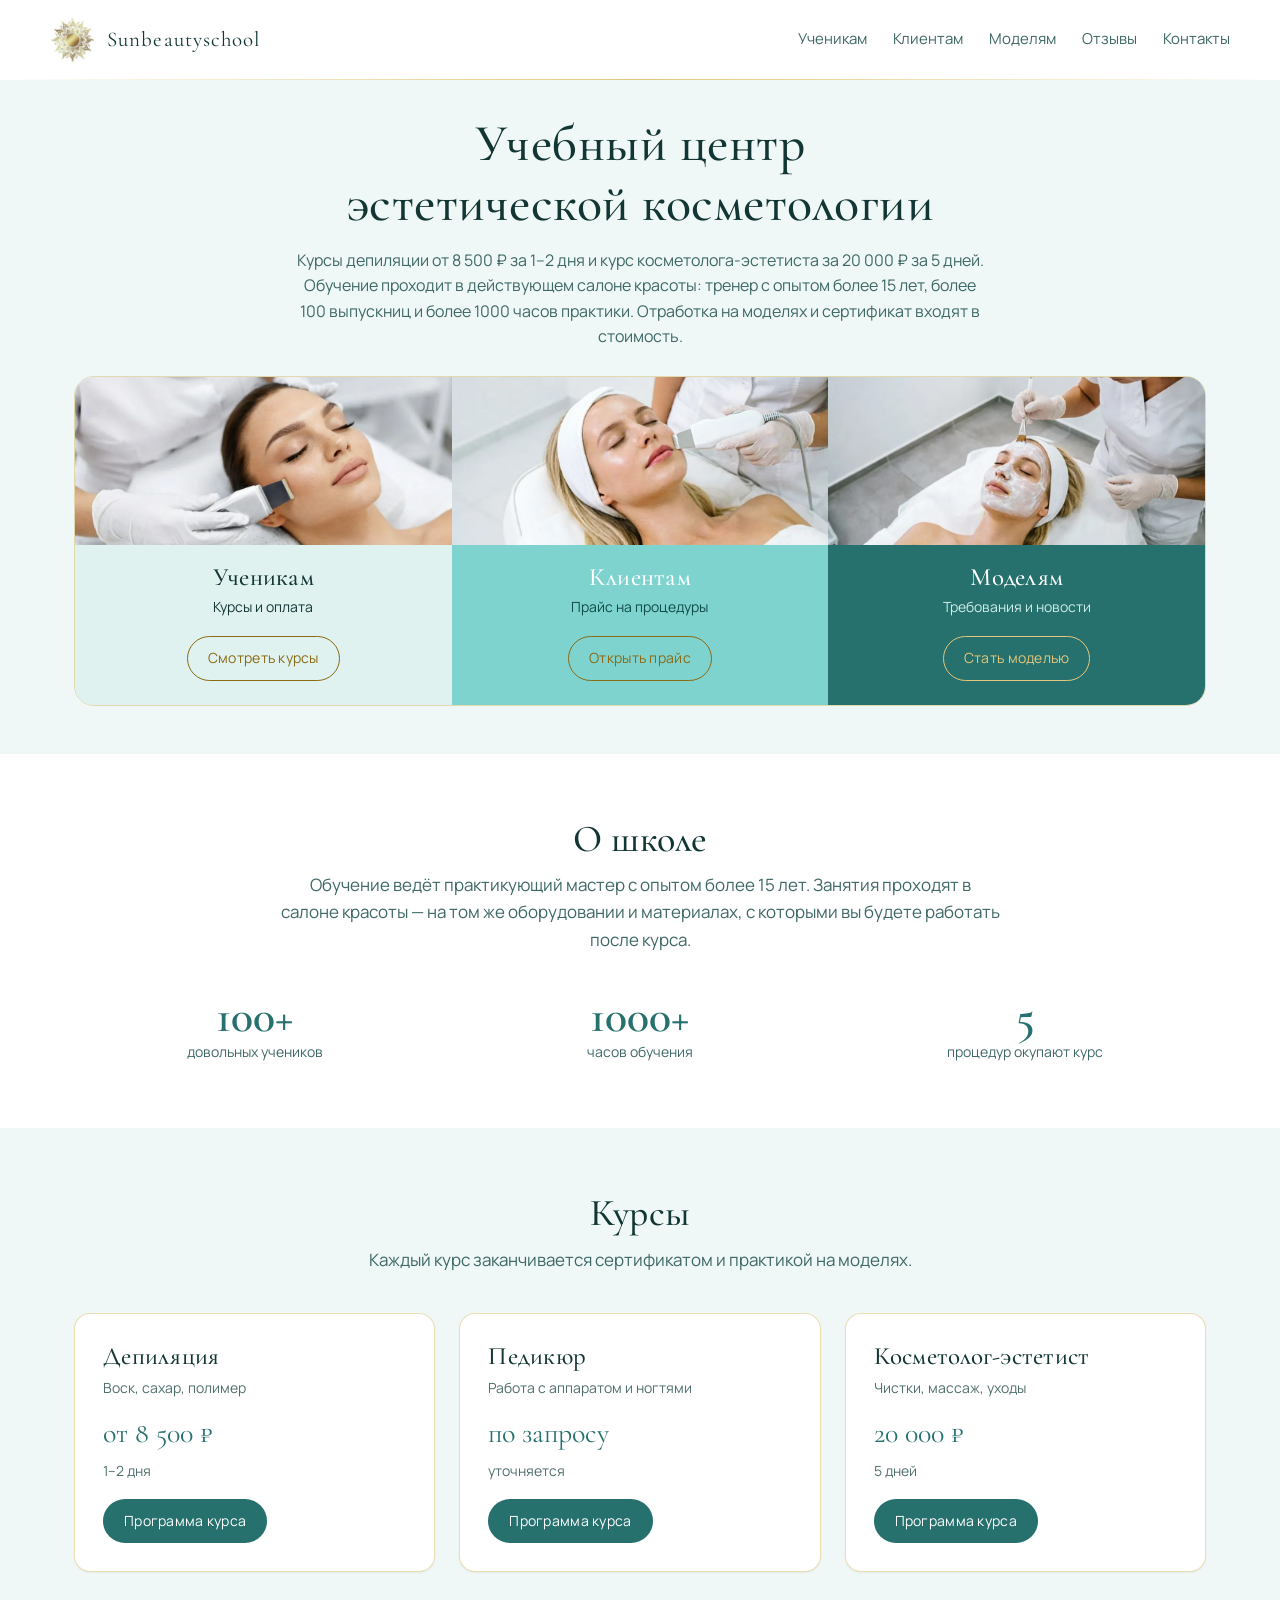
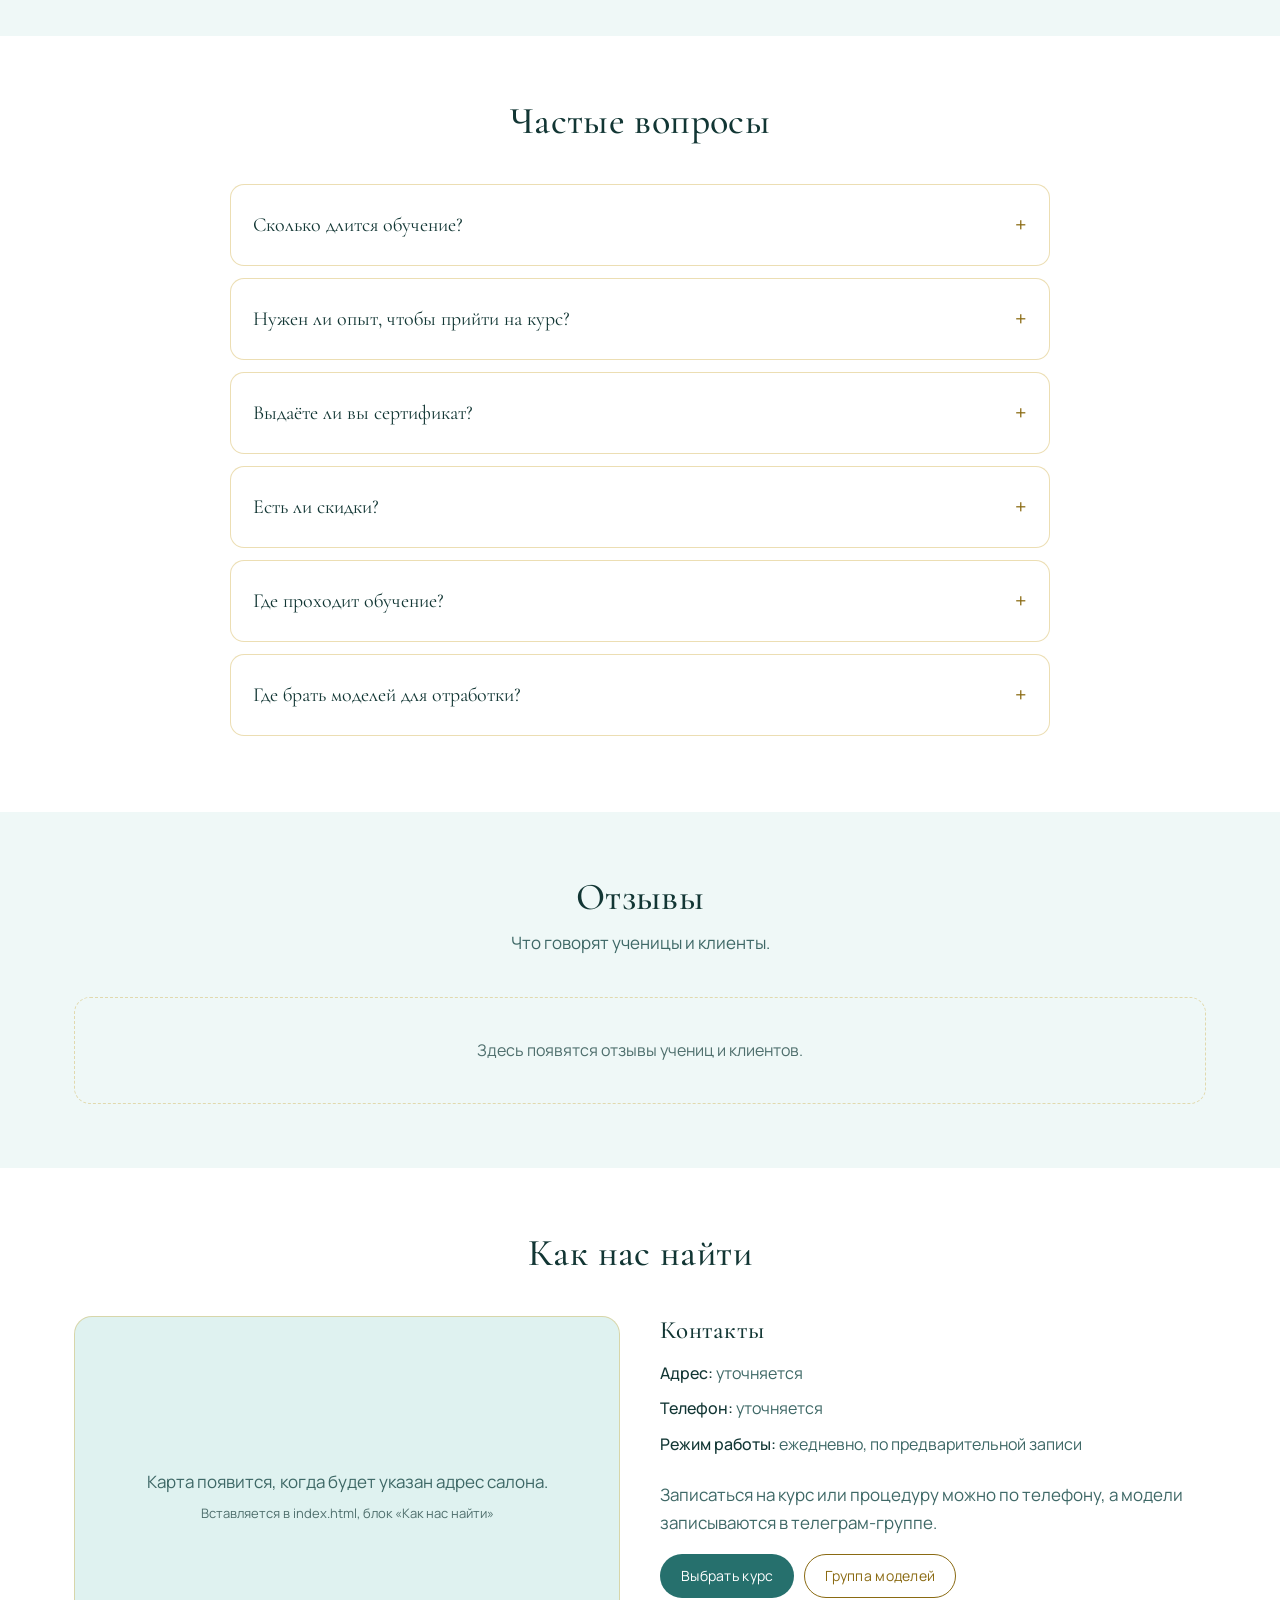
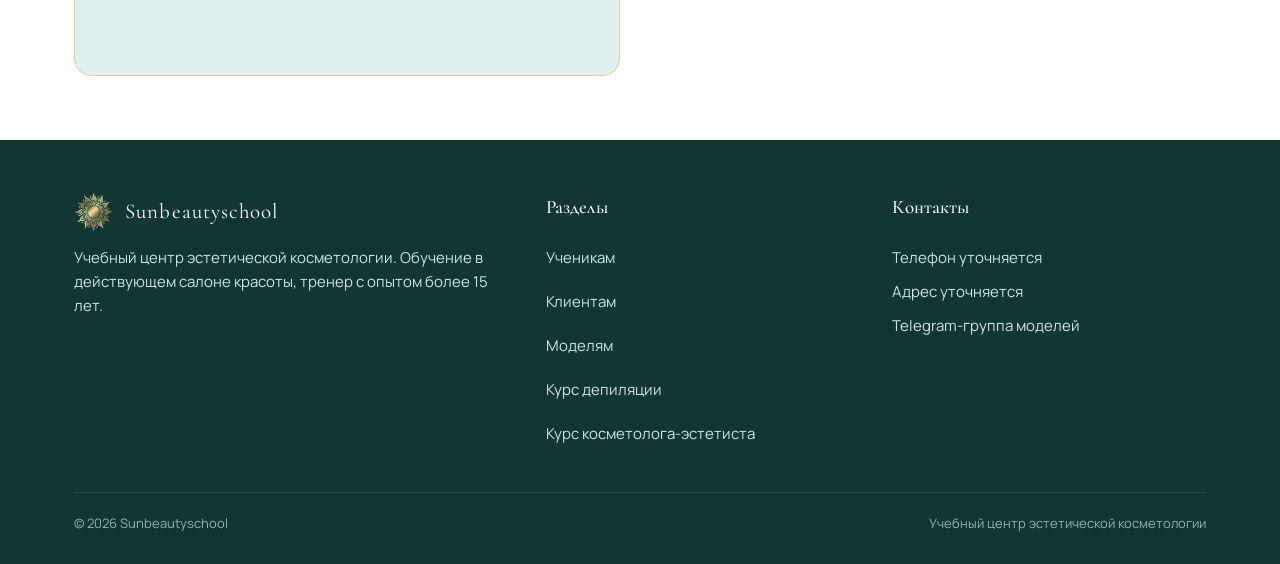
==== index.html @ 0f72b2d2 "Сайт Sunbeautyschool: семь страниц, дизайн «три тона» Статический сайт учебного центра: главная с тр" ====
<!DOCTYPE html>
<html lang="ru">
<head>
<meta charset="utf-8">
<meta name="viewport" content="width=device-width, initial-scale=1">
<title>Sunbeautyschool — курсы депиляции и косметолога-эстетиста</title>
<meta name="description" content="Учебный центр Sunbeautyschool: курс депиляции от 8 500 ₽ за 1–2 дня, курс косметолога-эстетиста 20 000 ₽ за 5 дней. Практика на моделях, сертификат.">
<link rel="canonical" href="https://sunbeautyschool.ru/">
<meta property="og:type" content="website">
<meta property="og:site_name" content="Sunbeautyschool">
<meta property="og:title" content="Sunbeautyschool — курсы депиляции и косметолога-эстетиста">
<meta property="og:description" content="Учебный центр Sunbeautyschool: курс депиляции от 8 500 ₽ за 1–2 дня, курс косметолога-эстетиста 20 000 ₽ за 5 дней. Практика на моделях, сертификат.">
<meta property="og:url" content="https://sunbeautyschool.ru/">
<meta property="og:image" content="https://sunbeautyschool.ru/assets/img/face-us.jpg">
<meta property="og:locale" content="ru_RU">
<link rel="icon" href="assets/img/logo-mark.png">
<link rel="preconnect" href="https://fonts.googleapis.com">
<link rel="preconnect" href="https://fonts.gstatic.com" crossorigin>
<link href="https://fonts.googleapis.com/css2?family=Cormorant+Garamond:wght@400;500;600&family=Manrope:wght@300;400;500;600&display=swap" rel="stylesheet">
<link rel="stylesheet" href="assets/css/style.css">
<script type="application/ld+json">{"@context": "https://schema.org", "@type": "EducationalOrganization", "name": "Sunbeautyschool", "alternateName": "Учебный центр эстетической косметологии Sunbeautyschool", "description": "Учебный центр эстетической косметологии: курсы депиляции, педикюра и косметолога-эстетиста с практикой на моделях и сертификатом.", "url": "https://sunbeautyschool.ru/", "logo": "https://sunbeautyschool.ru/assets/img/logo-mark.png", "image": "https://sunbeautyschool.ru/assets/img/face-us.jpg", "address": {"@type": "PostalAddress", "addressCountry": "RU"}, "sameAs": []}</script>
<script type="application/ld+json">{"@context": "https://schema.org", "@type": "FAQPage", "mainEntity": [{"@type": "Question", "name": "Сколько длится обучение?", "acceptedAnswer": {"@type": "Answer", "text": "Курс депиляции — 1 день, курс сахар и воск — 2 дня, курс косметолога-эстетиста — 5 дней. Даты курса педикюра уточняются."}}, {"@type": "Question", "name": "Нужен ли опыт, чтобы прийти на курс?", "acceptedAnswer": {"@type": "Answer", "text": "Нет, все курсы рассчитаны на обучение с нуля. Теорию и практику вы проходите последовательно, все техники отрабатываете на моделях."}}, {"@type": "Question", "name": "Выдаёте ли вы сертификат?", "acceptedAnswer": {"@type": "Answer", "text": "Да, по окончании каждого курса вы получаете сертификат."}}, {"@type": "Question", "name": "Есть ли скидки?", "acceptedAnswer": {"@type": "Answer", "text": "Да, при покупке двух и более курсов действует скидка. Стоимость курса окупается примерно за 5 процедур."}}, {"@type": "Question", "name": "Где проходит обучение?", "acceptedAnswer": {"@type": "Answer", "text": "Обучение проходит в действующем салоне красоты, поэтому вы сразу работаете в реальных условиях с профессиональным оборудованием."}}, {"@type": "Question", "name": "Где брать моделей для отработки?", "acceptedAnswer": {"@type": "Answer", "text": "Моделей приглашает учебный центр. Набор идёт в отдельной телеграм-группе, вам искать никого не нужно."}}]}</script>
</head>
<body>

<header class="header">
  <div class="container header-inner">
    <a class="brand" href="index.html">
      <picture><source srcset="assets/img/logo-mark.webp" type="image/webp"><img src="assets/img/logo-mark.png" alt="Sunbeautyschool" width="184" height="187" style="height:46px;width:auto"></picture>
      <span>Sunbeautyschool</span>
    </a>
    <button class="burger" aria-label="Открыть меню" aria-expanded="false"><span></span><span></span><span></span></button>
    <nav class="nav" aria-label="Основное меню">
      <a href="students.html">Ученикам</a>
      <a href="clients.html">Клиентам</a>
      <a href="models.html">Моделям</a>
      <a href="index.html#reviews">Отзывы</a>
      <a href="index.html#contacts">Контакты</a>
    </nav>
  </div>
</header>
<div class="goldline"></div>

<section class="hero">
  <div class="container">
    <h1>Учебный центр<br>эстетической косметологии</h1>
    <p class="lead">Курсы депиляции от 8 500 ₽ за 1–2 дня и курс косметолога-эстетиста за 20 000 ₽ за 5 дней. Обучение проходит в действующем салоне красоты: тренер с опытом более 15 лет, более 100 выпускниц и более 1000 часов практики. Отработка на моделях и сертификат входят в стоимость.</p>

    <div class="doors">
      <a class="door tone-1" href="students.html">
        <div class="ph"><picture><source srcset="assets/img/face-clean.webp" type="image/webp"><img src="assets/img/face-clean.jpg" alt="Уходовая процедура для лица на курсе" width="1000" height="558" fetchpriority="high"></picture></div>
        <h3>Ученикам</h3>
        <p>Курсы и оплата</p>
        <span class="btn btn-gold btn-sm">Смотреть курсы</span>
      </a>
      <a class="door tone-2" href="clients.html">
        <div class="ph"><picture><source srcset="assets/img/face-us.webp" type="image/webp"><img src="assets/img/face-us.jpg" alt="Ультразвуковая чистка лица в салоне" width="1000" height="558" loading="lazy" decoding="async"></picture></div>
        <h3>Клиентам</h3>
        <p>Прайс на процедуры</p>
        <span class="btn btn-gold btn-sm">Открыть прайс</span>
      </a>
      <a class="door tone-3" href="models.html">
        <div class="ph"><picture><source srcset="assets/img/face-mask.webp" type="image/webp"><img src="assets/img/face-mask.jpg" alt="Нанесение маски модели на курсе" width="1000" height="558" loading="lazy" decoding="async"></picture></div>
        <h3>Моделям</h3>
        <p>Требования и новости</p>
        <span class="btn btn-light btn-sm">Стать моделью</span>
      </a>
    </div>
  </div>
</section>

<section class="section">
  <div class="container">
    <div class="section-head">
      <h2>О школе</h2>
      <p class="lead">Обучение ведёт практикующий мастер с опытом более 15 лет. Занятия проходят в салоне красоты — на том же оборудовании и материалах, с которыми вы будете работать после курса.</p>
    </div>
    <div class="stats">
      <div class="stat"><b>100+</b><span>довольных учеников</span></div>
      <div class="stat"><b>1000+</b><span>часов обучения</span></div>
      <div class="stat"><b>5</b><span>процедур окупают курс</span></div>
    </div>
  </div>
</section>

<section class="section section-soft">
  <div class="container">
    <div class="section-head">
      <h2>Курсы</h2>
      <p class="lead">Каждый курс заканчивается сертификатом и практикой на моделях.</p>
    </div>
    <div class="grid grid-3">
      <div class="card">
        <h3>Депиляция</h3>
        <p class="muted">Воск, сахар, полимер</p>
        <div class="price">от 8 500 ₽</div>
        <div class="dur">1–2 дня</div>
        <div class="card-actions">
          <a class="btn btn-primary btn-sm" href="course-depilation.html">Программа курса</a>
        </div>
      </div>
      <div class="card">
        <h3>Педикюр</h3>
        <p class="muted">Работа с аппаратом и ногтями</p>
        <div class="price">по запросу</div>
        <div class="dur">уточняется</div>
        <div class="card-actions">
          <a class="btn btn-primary btn-sm" href="course-pedicure.html">Программа курса</a>
        </div>
      </div>
      <div class="card">
        <h3>Косметолог-эстетист</h3>
        <p class="muted">Чистки, массаж, уходы</p>
        <div class="price">20 000 ₽</div>
        <div class="dur">5 дней</div>
        <div class="card-actions">
          <a class="btn btn-primary btn-sm" href="course-cosmetology.html">Программа курса</a>
        </div>
      </div>
    </div>
  </div>
</section>

<section class="section">
  <div class="container">
    <div class="section-head"><h2>Частые вопросы</h2></div>
    <div class="faq"><details><summary>Сколько длится обучение?</summary><p>Курс депиляции — 1 день, курс сахар и воск — 2 дня, курс косметолога-эстетиста — 5 дней. Даты курса педикюра уточняются.</p></details><details><summary>Нужен ли опыт, чтобы прийти на курс?</summary><p>Нет, все курсы рассчитаны на обучение с нуля. Теорию и практику вы проходите последовательно, все техники отрабатываете на моделях.</p></details><details><summary>Выдаёте ли вы сертификат?</summary><p>Да, по окончании каждого курса вы получаете сертификат.</p></details><details><summary>Есть ли скидки?</summary><p>Да, при покупке двух и более курсов действует скидка. Стоимость курса окупается примерно за 5 процедур.</p></details><details><summary>Где проходит обучение?</summary><p>Обучение проходит в действующем салоне красоты, поэтому вы сразу работаете в реальных условиях с профессиональным оборудованием.</p></details><details><summary>Где брать моделей для отработки?</summary><p>Моделей приглашает учебный центр. Набор идёт в отдельной телеграм-группе, вам искать никого не нужно.</p></details></div>
  </div>
</section>

<section class="section section-soft" id="reviews">
  <div class="container">
    <div class="section-head">
      <h2>Отзывы</h2>
      <p class="lead">Что говорят ученицы и клиенты.</p>
    </div>
    <!-- ОТЗЫВЫ: чтобы добавить отзыв, скопируйте блок ниже и вставьте вместо строки «Здесь появятся отзывы»:
    <div class="grid grid-3">
      <div class="review"><p>«Текст отзыва»</p><div class="who">Имя <span class="muted">— курс депиляции</span></div></div>
    </div>
    -->
    <div class="empty">Здесь появятся отзывы учениц и клиентов.</div>
  </div>
</section>

<section class="section" id="contacts">
  <div class="container">
    <div class="section-head"><h2>Как нас найти</h2></div>
    <div class="split">
      <!-- КАРТА: на Яндекс.Картах найдите салон → «Поделиться» → «HTML-код карты»
           и вставьте полученный <iframe> вместо блока ниже. -->
      <div class="map">
        <div>
          <p class="lead">Карта появится, когда будет указан адрес салона.</p>
          <p class="todo" style="margin-top:8px">Вставляется в index.html, блок «Как нас найти»</p>
        </div>
      </div>
      <div>
        <h3>Контакты</h3>
        <!-- КОНТАКТЫ: замените текст на настоящие телефон, адрес и ссылки. -->
        <ul class="contacts-list" style="margin:16px 0 24px">
          <li><b>Адрес:</b> уточняется</li>
          <li><b>Телефон:</b> уточняется</li>
          <li><b>Режим работы:</b> ежедневно, по предварительной записи</li>
        </ul>
        <p class="lead" style="margin-bottom:18px">Записаться на курс или процедуру можно по телефону, а модели записываются в телеграм-группе.</p>
        <div class="card-actions">
          <a class="btn btn-primary btn-sm" href="students.html">Выбрать курс</a>
          <a class="btn btn-gold btn-sm" href="https://t.me/+HBb0L-64R1U2YWEy" target="_blank" rel="noopener">Группа моделей</a>
        </div>
      </div>
    </div>
  </div>
</section>

<footer class="footer">
  <div class="container">
    <div class="footer-grid">
      <div>
        <div class="brand" style="margin-bottom:14px">
          <picture><source srcset="assets/img/logo-mark.webp" type="image/webp"><img src="assets/img/logo-mark.png" alt="Sunbeautyschool" width="184" height="187" style="height:40px;width:auto" loading="lazy" decoding="async"></picture>
          <span>Sunbeautyschool</span>
        </div>
        <p>Учебный центр эстетической косметологии. Обучение в действующем салоне красоты, тренер с опытом более 15 лет.</p>
      </div>
      <div>
        <h4>Разделы</h4>
        <ul>
          <li><a href="students.html">Ученикам</a></li>
          <li><a href="clients.html">Клиентам</a></li>
          <li><a href="models.html">Моделям</a></li>
          <li><a href="course-depilation.html">Курс депиляции</a></li>
          <li><a href="course-cosmetology.html">Курс косметолога-эстетиста</a></li>
        </ul>
      </div>
      <div>
        <h4>Контакты</h4>
        <!-- ТЕЛЕФОН И АДРЕС: замените текст ниже на настоящие данные.
             Для телефона также поменяйте href="tel:+7..." -->
        <ul>
          <li><a href="tel:">Телефон уточняется</a></li>
          <li>Адрес уточняется</li>
          <li><a href="https://t.me/+HBb0L-64R1U2YWEy" target="_blank" rel="noopener">Telegram-группа моделей</a></li>
        </ul>
      </div>
    </div>
    <div class="footer-bottom">
      <span>© <span data-year>2026</span> Sunbeautyschool</span>
      <span>Учебный центр эстетической косметологии</span>
    </div>
  </div>
</footer>

<script src="assets/js/main.js" defer></script>
<script src="assets/js/analytics.js" defer></script>
</body>
</html>
---- assets/css/style.css ----
:root{
  --tiffany-soft:#DFF2F0;
  --tiffany-pale:#EFF8F7;
  --tiffany:#7FD3CE;
  --tiffany-mid:#5FC0BA;
  --tiffany-deep:#26706D;
  --gold:#C9A227;
  --gold-text:#8A6A12;
  --gold-l:#E3C77A;
  --gold-pale:#F6EAC8;
  --ink:#123634;
  --ink-soft:#3E6866;
  --ink-mute:#4F6F6D;
  --line:rgba(201,162,39,.35);
  --shadow:0 1px 2px rgba(18,54,52,.06);
  --serif:'Cormorant Garamond',Georgia,'Times New Roman',serif;
  --sans:'Manrope',system-ui,-apple-system,'Segoe UI',Roboto,sans-serif;
}
*{box-sizing:border-box;margin:0;padding:0}
html{scroll-behavior:smooth}
body{font-family:var(--sans);font-size:16px;line-height:1.6;color:var(--ink);background:#fff;-webkit-font-smoothing:antialiased}
img{max-width:100%;display:block}
a{color:inherit;text-decoration:none}
.container{max-width:1180px;margin:0 auto;padding:0 24px}
.serif{font-family:var(--serif)}

h1,h2,h3{font-family:var(--serif);font-weight:500;line-height:1.15;letter-spacing:.01em}
h1{font-size:clamp(32px,4.4vw,52px)}
h2{font-size:clamp(26px,3.2vw,38px)}
h3{font-size:clamp(20px,2.2vw,25px)}
.lead{font-size:17px;color:var(--ink-soft)}
.muted{color:var(--ink-mute);font-size:14px}
.center{text-align:center}

/* ---------- header ---------- */
.header{background:#fff;position:sticky;top:0;z-index:50}
.header-inner{display:flex;align-items:center;justify-content:space-between;gap:20px;padding:16px 0}
.brand{display:flex;align-items:center;gap:12px}
.brand img{height:46px;width:auto}
.brand span{font-family:var(--serif);font-size:21px;letter-spacing:.05em}
.nav{display:flex;align-items:center;gap:26px}
.nav a{font-size:15px;color:var(--ink-soft);padding:11px 0;border-bottom:1px solid transparent;transition:.2s}
.nav a:hover{color:var(--ink)}
.nav a.active{color:var(--ink);border-bottom-color:var(--gold)}
.burger{display:none;background:none;border:1px solid var(--line);border-radius:8px;padding:12px;min-width:44px;min-height:44px;cursor:pointer;line-height:0}
.burger span{display:block;width:20px;height:1.5px;background:var(--ink);margin:4px 0}
.goldline{height:1px;background:linear-gradient(90deg,transparent,var(--gold-l),transparent)}

/* ---------- buttons ---------- */
.btn{display:inline-flex;align-items:center;justify-content:center;min-height:44px;font-size:15px;letter-spacing:.02em;padding:13px 28px;border-radius:999px;border:1px solid transparent;cursor:pointer;transition:.2s;font-family:var(--sans)}
.btn-primary{background:var(--tiffany-deep);color:#fff}
.btn-primary:hover{background:#1E5C5A}
.btn-gold{border-color:var(--gold-text);color:var(--gold-text);background:transparent}
.btn-gold:hover{background:var(--gold-text);color:#fff}
.btn-light{border-color:var(--gold-l);color:var(--gold-l);background:transparent}
.btn-light:hover{background:var(--gold-l);color:var(--ink)}
.btn-sm{padding:10px 20px;font-size:14px;min-height:44px}

/* ---------- hero + doors ---------- */
.hero{background:var(--tiffany-pale);padding:34px 0 48px;text-align:center}
.hero h1{margin-bottom:14px}
.hero .lead{max-width:700px;margin:0 auto 26px;font-size:16px}
.doors{display:grid;grid-template-columns:repeat(3,1fr);border-radius:20px;overflow:hidden;border:1px solid var(--line);text-align:center}
.door{display:flex;flex-direction:column;padding-bottom:24px;transition:.25s}
.door .ph{height:168px;overflow:hidden;background:var(--tiffany-soft)}
.door .ph img{width:100%;height:100%;object-fit:cover;transition:.4s}
.door:hover .ph img{transform:scale(1.04)}
.door h3{margin:18px 0 4px}
.door p{font-size:14px;margin-bottom:18px}
.door .btn{margin:0 auto}
.tone-1{background:var(--tiffany-soft)}
.tone-2{background:var(--tiffany)}
.tone-3{background:var(--tiffany-deep)}
.tone-2 h3{color:#fff}
.tone-2 p{color:#0F4B48}
.tone-3 h3{color:#fff}
.tone-3 p{color:#CFEDEB}

/* ---------- sections ---------- */
.section{padding:64px 0}
.section-soft{background:var(--tiffany-pale)}
.section-head{max-width:720px;margin:0 auto 40px;text-align:center}
.section-head h2{margin-bottom:10px}

.stats{display:grid;grid-template-columns:repeat(3,1fr);gap:24px;text-align:center}
.stat b{display:block;font-family:var(--serif);font-size:46px;font-weight:600;line-height:1;color:var(--tiffany-deep)}
.stat span{font-size:14px;color:var(--ink-soft)}

/* ---------- cards ---------- */
.grid{display:grid;gap:24px}
.grid-3{grid-template-columns:repeat(3,1fr)}
.grid-2{grid-template-columns:repeat(2,1fr)}
.card{background:#fff;border:1px solid var(--line);border-radius:16px;padding:28px;box-shadow:var(--shadow);display:flex;flex-direction:column}
.card .ph{height:180px;margin:-28px -28px 20px;border-radius:16px 16px 0 0;overflow:hidden}
.card .ph img{width:100%;height:100%;object-fit:cover}
.card h3{margin-bottom:6px}
.card .price{font-family:var(--serif);font-size:28px;color:var(--tiffany-deep);margin:12px 0 4px}
.card .dur{font-size:14px;color:var(--ink-mute);margin-bottom:16px}
.card .btn{margin-top:auto;align-self:flex-start}
.card-actions{margin-top:auto;display:flex;gap:10px;flex-wrap:wrap;align-items:center}

.tag{display:inline-block;font-size:13px;letter-spacing:.03em;color:#6F540D;background:var(--gold-pale);border-radius:999px;padding:4px 12px;margin-bottom:14px;align-self:flex-start}

/* ---------- content lists ---------- */
.split{display:grid;grid-template-columns:1fr 1fr;gap:40px}
.list{list-style:none}
.list li{position:relative;padding-left:26px;margin-bottom:10px;color:var(--ink-soft)}
.list li::before{content:"";position:absolute;left:6px;top:11px;width:6px;height:6px;border-radius:50%;background:var(--gold)}
.list-head{font-family:var(--serif);font-size:22px;margin-bottom:14px}

.note{background:var(--tiffany-pale);border-left:3px solid var(--gold);border-radius:0 12px 12px 0;padding:18px 22px;color:var(--ink-soft);font-size:15px}

/* ---------- course hero ---------- */
.page-hero{background:var(--tiffany-pale);padding:48px 0 52px}
.page-hero .split{align-items:center;gap:48px}
.page-hero img{border-radius:18px;border:2px solid var(--gold-l);height:340px;width:100%;object-fit:cover}
.breadcrumbs{font-size:14px;color:var(--ink-mute);margin-bottom:16px}
.breadcrumbs a:hover{color:var(--tiffany-deep)}

/* ---------- price table ---------- */
.price-table{width:100%;border-collapse:collapse;background:#fff;border:1px solid var(--line);border-radius:16px;overflow:hidden}
.price-table th{text-align:left;font-family:var(--serif);font-size:20px;font-weight:500;padding:16px 22px;background:var(--tiffany-soft)}
.price-table td{padding:14px 22px;border-top:1px solid rgba(201,162,39,.18);color:var(--ink-soft)}
.price-table td:last-child{text-align:right;white-space:nowrap;color:var(--ink)}

/* ---------- reviews / news / map ---------- */
.review{background:#fff;border:1px solid var(--line);border-radius:16px;padding:26px}
.review p{color:var(--ink-soft);font-style:italic}
.review .who{margin-top:14px;font-size:14px;color:var(--ink)}
.empty{border:1px dashed var(--line);border-radius:16px;padding:40px;text-align:center;color:var(--ink-mute)}
.map{border-radius:18px;overflow:hidden;border:1px solid var(--line);min-height:360px;background:var(--tiffany-soft);display:flex;align-items:center;justify-content:center;text-align:center;padding:24px}
.map iframe{width:100%;height:360px;border:0;display:block}

/* ---------- footer ---------- */
.footer{background:var(--ink);color:#CFE3E1;padding:52px 0 30px;margin-top:0}
.footer a:hover{color:var(--gold-l)}
.footer-grid{display:grid;grid-template-columns:1.4fr 1fr 1fr;gap:32px}
.footer h4{font-family:var(--serif);font-size:19px;font-weight:500;color:#fff;margin-bottom:14px}
.footer p,.footer li{font-size:15px;margin-bottom:8px;list-style:none}
.footer li{margin-bottom:0}
.footer li a{display:inline-flex;align-items:center;min-height:44px}
.footer .brand span{color:#fff}
.footer-bottom{border-top:1px solid rgba(255,255,255,.12);margin-top:36px;padding-top:20px;font-size:13px;color:#8FB3B1;display:flex;justify-content:space-between;gap:16px;flex-wrap:wrap}

/* ---------- responsive ---------- */
@media (max-width:900px){
  .doors{grid-template-columns:1fr;border-radius:16px}
  .grid-3,.grid-2,.split,.footer-grid{grid-template-columns:1fr}
  .page-hero img{height:260px}
  .nav{position:absolute;top:100%;left:0;right:0;background:#fff;flex-direction:column;align-items:flex-start;gap:0;padding:0 24px;max-height:0;overflow:hidden;transition:.25s;border-bottom:1px solid var(--line)}
  .nav.open{max-height:340px;padding:8px 24px 18px}
  .nav a{padding:10px 0;width:100%}
  .burger{display:block}
  .header-inner{position:relative}
  .section{padding:48px 0}
}
@media (max-width:560px){
  .stats{grid-template-columns:1fr;gap:18px}
  .card{padding:22px}
  .card .ph{margin:-22px -22px 18px}
}

/* ---------- faq ---------- */
.faq{max-width:820px;margin:0 auto}
.faq details{background:#fff;border:1px solid var(--line);border-radius:14px;padding:18px 22px;margin-bottom:12px}
.faq summary{font-family:var(--serif);font-size:20px;cursor:pointer;list-style:none;min-height:44px;display:flex;align-items:center;gap:10px}
.faq summary::-webkit-details-marker{display:none}
.faq summary::after{content:"+";margin-left:auto;color:var(--gold-text);font-family:var(--sans);font-size:20px}
.faq details[open] summary::after{content:"–"}
.faq p{color:var(--ink-soft);margin-top:10px}
.contacts-list{list-style:none}
.contacts-list li{margin-bottom:10px;color:var(--ink-soft)}
.contacts-list b{color:var(--ink);font-weight:500}
.todo{font-size:13px;color:var(--ink-mute)}
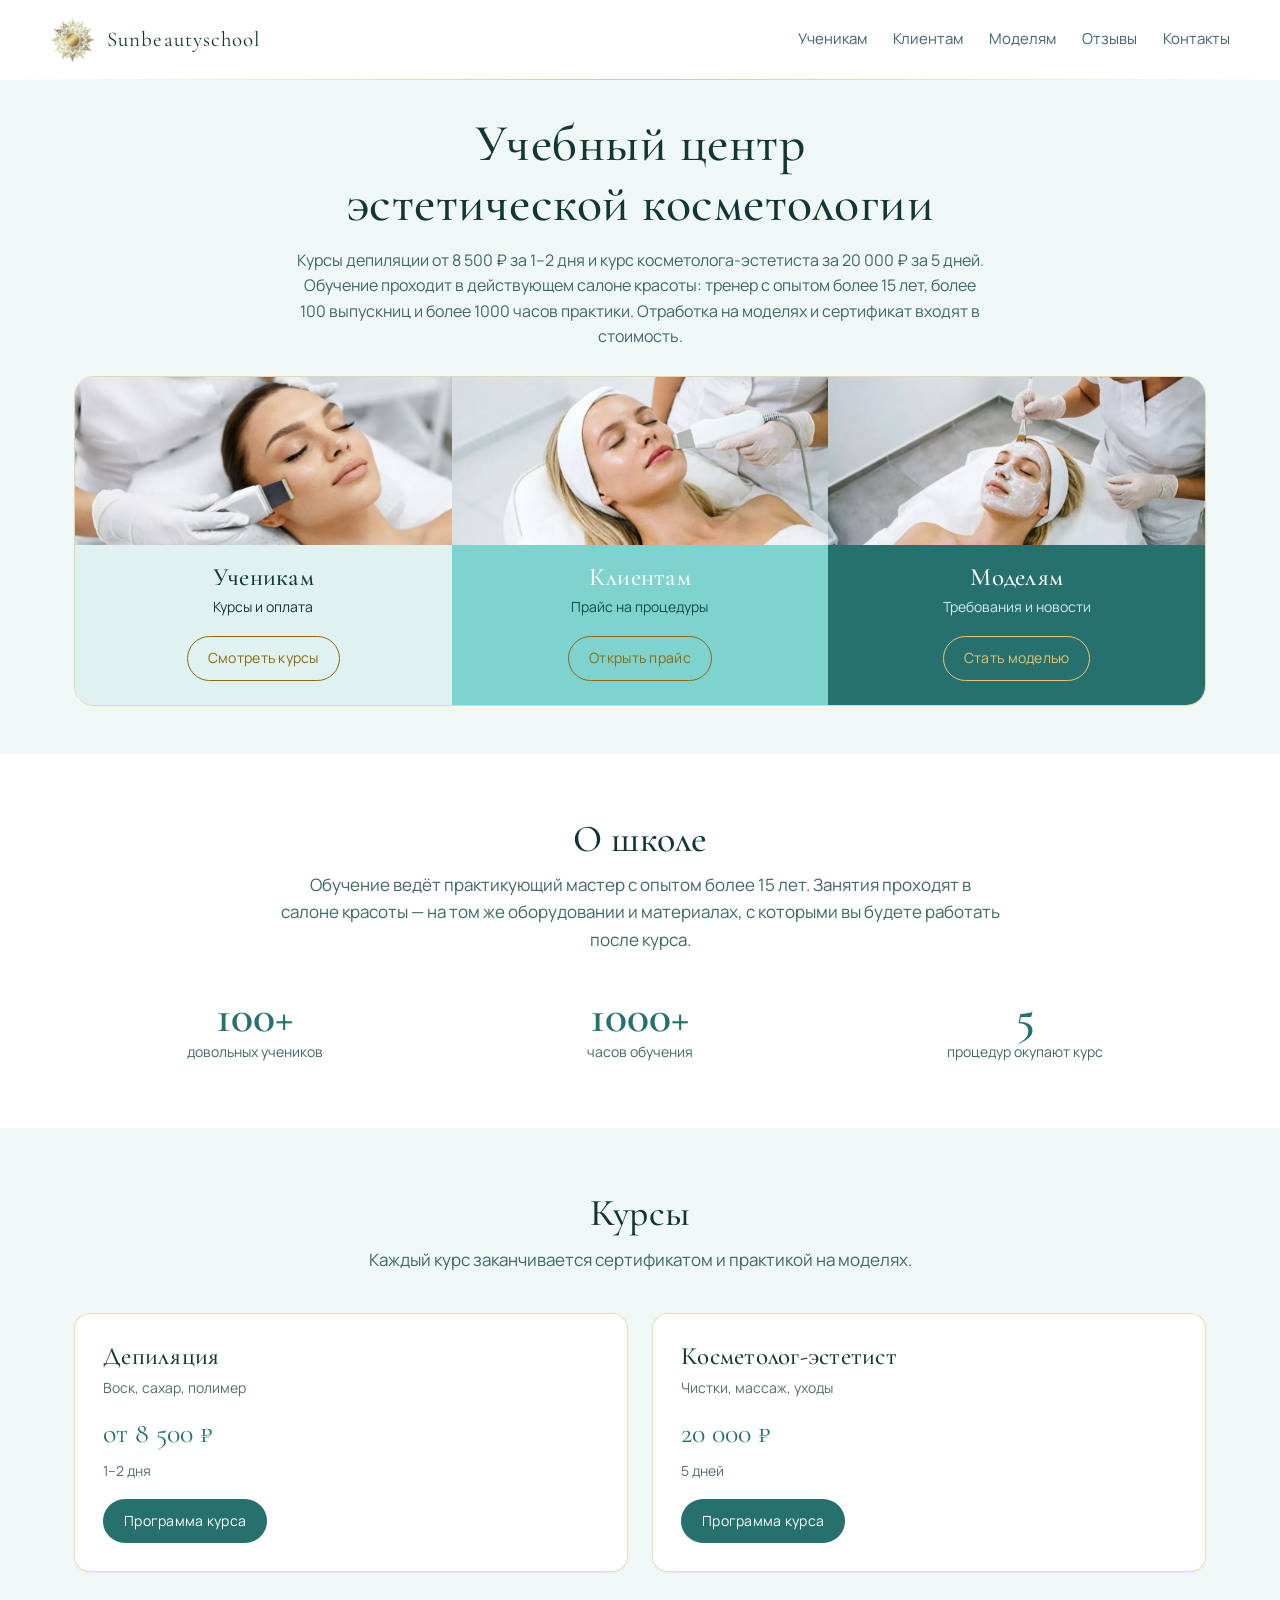
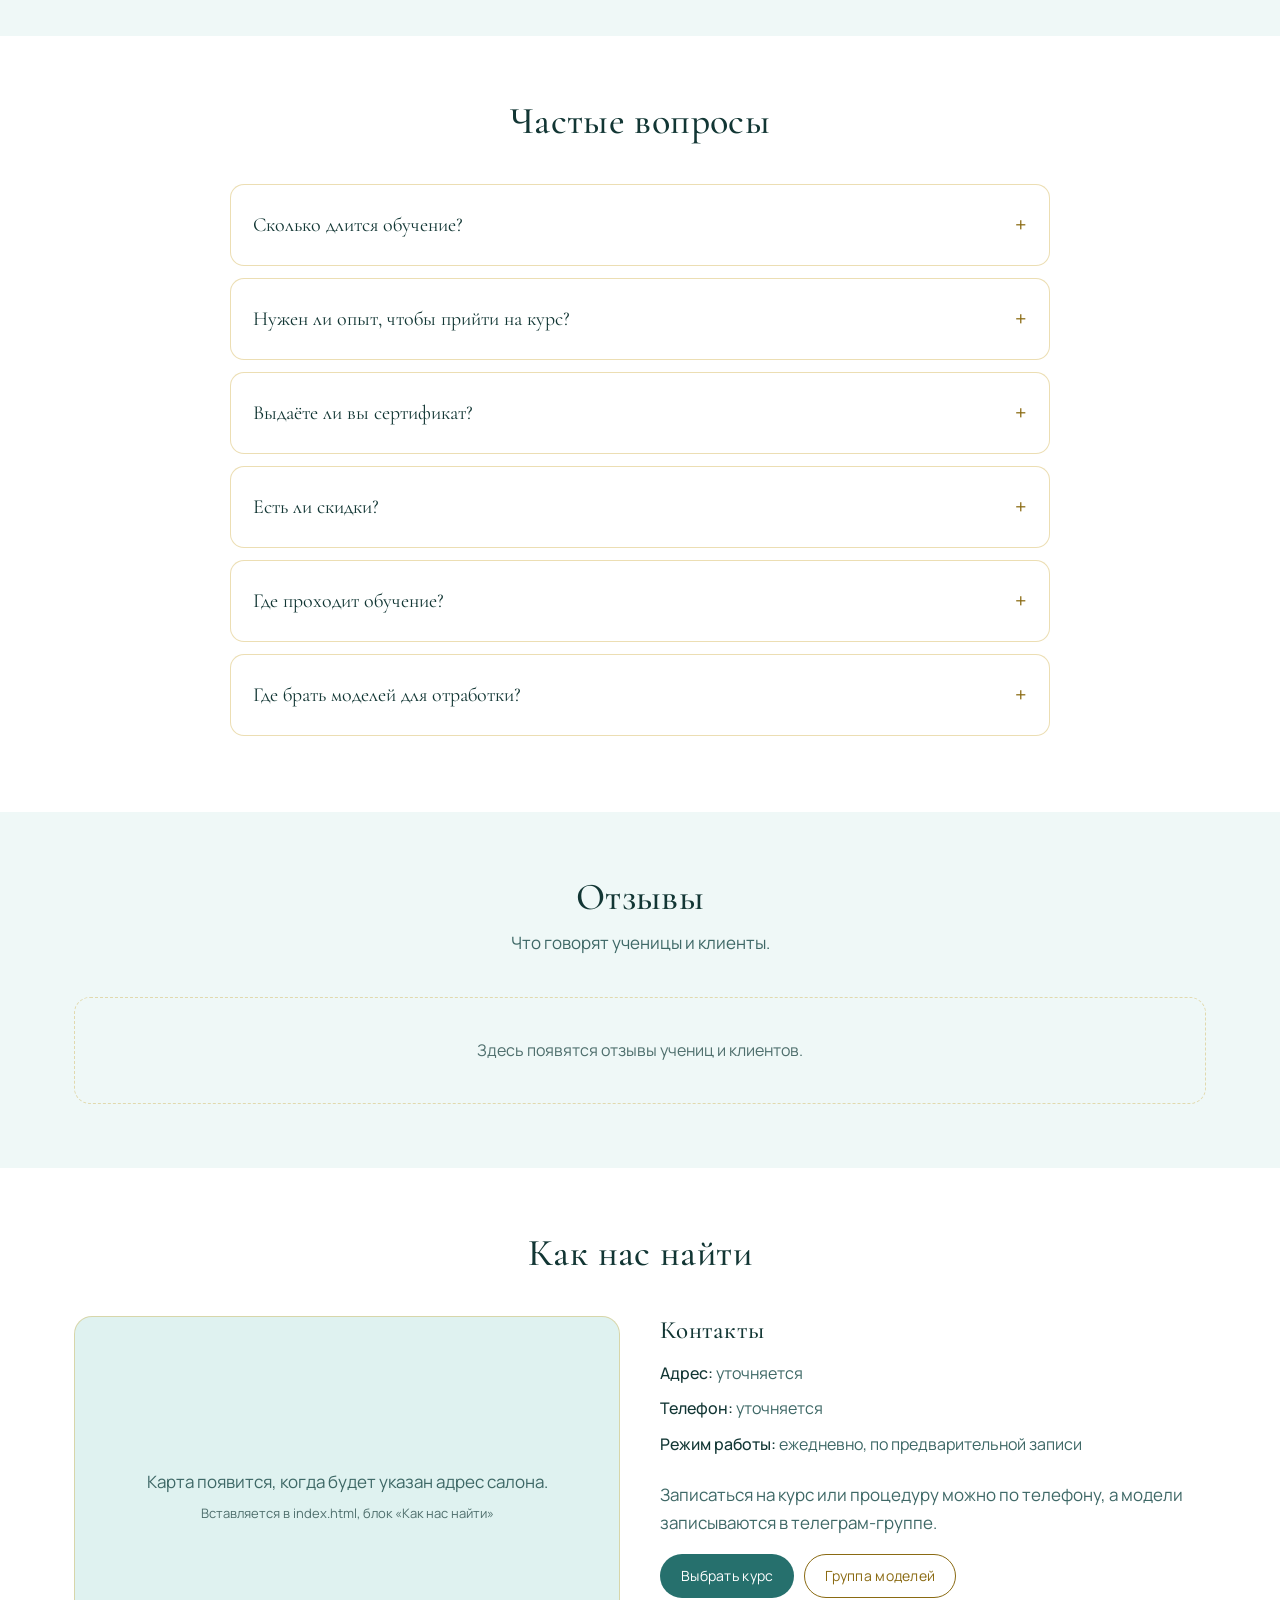
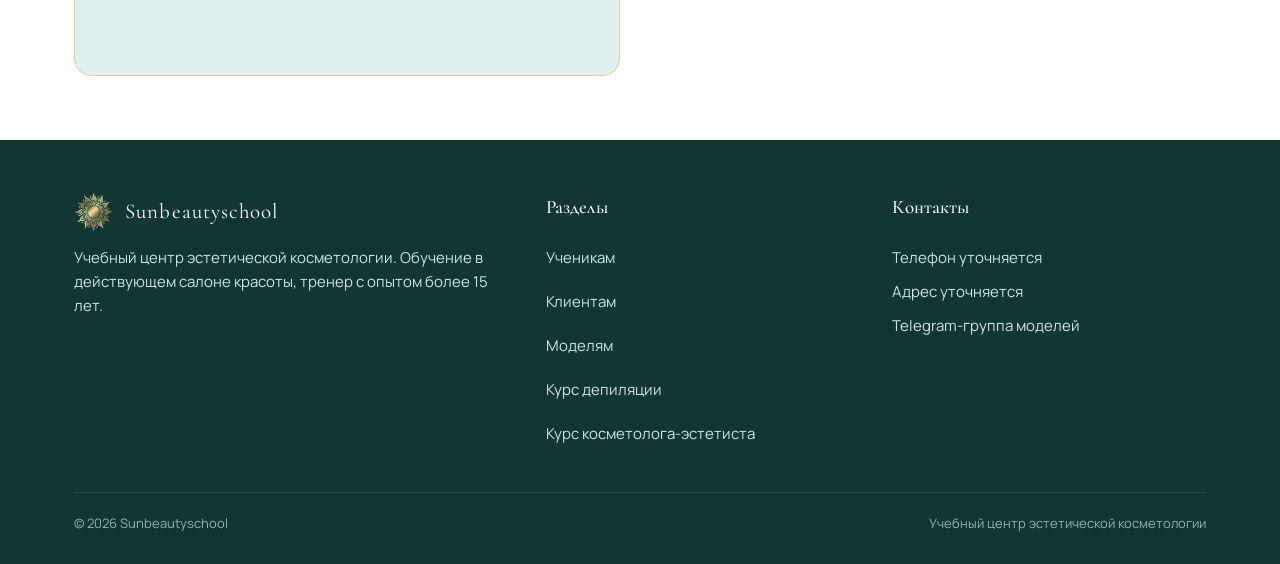
==== commit 8b00fd63: "Курс педикюра снят с сайта, три двери в ряд на телефоне Курс педикюра убран по просьбе заказчицы: ст" ====
--- a/index.html
+++ b/index.html
@@ -18,8 +18,8 @@
 <link rel="preconnect" href="https://fonts.gstatic.com" crossorigin>
 <link href="https://fonts.googleapis.com/css2?family=Cormorant+Garamond:wght@400;500;600&family=Manrope:wght@300;400;500;600&display=swap" rel="stylesheet">
 <link rel="stylesheet" href="assets/css/style.css">
-<script type="application/ld+json">{"@context": "https://schema.org", "@type": "EducationalOrganization", "name": "Sunbeautyschool", "alternateName": "Учебный центр эстетической косметологии Sunbeautyschool", "description": "Учебный центр эстетической косметологии: курсы депиляции, педикюра и косметолога-эстетиста с практикой на моделях и сертификатом.", "url": "https://sunbeautyschool.ru/", "logo": "https://sunbeautyschool.ru/assets/img/logo-mark.png", "image": "https://sunbeautyschool.ru/assets/img/face-us.jpg", "address": {"@type": "PostalAddress", "addressCountry": "RU"}, "sameAs": []}</script>
-<script type="application/ld+json">{"@context": "https://schema.org", "@type": "FAQPage", "mainEntity": [{"@type": "Question", "name": "Сколько длится обучение?", "acceptedAnswer": {"@type": "Answer", "text": "Курс депиляции — 1 день, курс сахар и воск — 2 дня, курс косметолога-эстетиста — 5 дней. Даты курса педикюра уточняются."}}, {"@type": "Question", "name": "Нужен ли опыт, чтобы прийти на курс?", "acceptedAnswer": {"@type": "Answer", "text": "Нет, все курсы рассчитаны на обучение с нуля. Теорию и практику вы проходите последовательно, все техники отрабатываете на моделях."}}, {"@type": "Question", "name": "Выдаёте ли вы сертификат?", "acceptedAnswer": {"@type": "Answer", "text": "Да, по окончании каждого курса вы получаете сертификат."}}, {"@type": "Question", "name": "Есть ли скидки?", "acceptedAnswer": {"@type": "Answer", "text": "Да, при покупке двух и более курсов действует скидка. Стоимость курса окупается примерно за 5 процедур."}}, {"@type": "Question", "name": "Где проходит обучение?", "acceptedAnswer": {"@type": "Answer", "text": "Обучение проходит в действующем салоне красоты, поэтому вы сразу работаете в реальных условиях с профессиональным оборудованием."}}, {"@type": "Question", "name": "Где брать моделей для отработки?", "acceptedAnswer": {"@type": "Answer", "text": "Моделей приглашает учебный центр. Набор идёт в отдельной телеграм-группе, вам искать никого не нужно."}}]}</script>
+<script type="application/ld+json">{"@context": "https://schema.org", "@type": "EducationalOrganization", "name": "Sunbeautyschool", "alternateName": "Учебный центр эстетической косметологии Sunbeautyschool", "description": "Учебный центр эстетической косметологии: курсы депиляции и косметолога-эстетиста с практикой на моделях и сертификатом.", "url": "https://sunbeautyschool.ru/", "logo": "https://sunbeautyschool.ru/assets/img/logo-mark.png", "image": "https://sunbeautyschool.ru/assets/img/face-us.jpg", "address": {"@type": "PostalAddress", "addressCountry": "RU"}, "sameAs": []}</script>
+<script type="application/ld+json">{"@context": "https://schema.org", "@type": "FAQPage", "mainEntity": [{"@type": "Question", "name": "Сколько длится обучение?", "acceptedAnswer": {"@type": "Answer", "text": "Курс депиляции — 1 день, курс сахар и воск — 2 дня, курс косметолога-эстетиста — 5 дней."}}, {"@type": "Question", "name": "Нужен ли опыт, чтобы прийти на курс?", "acceptedAnswer": {"@type": "Answer", "text": "Нет, все курсы рассчитаны на обучение с нуля. Теорию и практику вы проходите последовательно, все техники отрабатываете на моделях."}}, {"@type": "Question", "name": "Выдаёте ли вы сертификат?", "acceptedAnswer": {"@type": "Answer", "text": "Да, по окончании каждого курса вы получаете сертификат."}}, {"@type": "Question", "name": "Есть ли скидки?", "acceptedAnswer": {"@type": "Answer", "text": "Да, при покупке двух и более курсов действует скидка. Стоимость курса окупается примерно за 5 процедур."}}, {"@type": "Question", "name": "Где проходит обучение?", "acceptedAnswer": {"@type": "Answer", "text": "Обучение проходит в действующем салоне красоты, поэтому вы сразу работаете в реальных условиях с профессиональным оборудованием."}}, {"@type": "Question", "name": "Где брать моделей для отработки?", "acceptedAnswer": {"@type": "Answer", "text": "Моделей приглашает учебный центр. Набор идёт в отдельной телеграм-группе, вам искать никого не нужно."}}]}</script>
 </head>
 <body>
 
@@ -89,7 +89,7 @@
       <h2>Курсы</h2>
       <p class="lead">Каждый курс заканчивается сертификатом и практикой на моделях.</p>
     </div>
-    <div class="grid grid-3">
+    <div class="grid grid-2">
       <div class="card">
         <h3>Депиляция</h3>
         <p class="muted">Воск, сахар, полимер</p>
@@ -100,15 +100,6 @@
         </div>
       </div>
       <div class="card">
-        <h3>Педикюр</h3>
-        <p class="muted">Работа с аппаратом и ногтями</p>
-        <div class="price">по запросу</div>
-        <div class="dur">уточняется</div>
-        <div class="card-actions">
-          <a class="btn btn-primary btn-sm" href="course-pedicure.html">Программа курса</a>
-        </div>
-      </div>
-      <div class="card">
         <h3>Косметолог-эстетист</h3>
         <p class="muted">Чистки, массаж, уходы</p>
         <div class="price">20 000 ₽</div>
@@ -124,7 +115,7 @@
 <section class="section">
   <div class="container">
     <div class="section-head"><h2>Частые вопросы</h2></div>
-    <div class="faq"><details><summary>Сколько длится обучение?</summary><p>Курс депиляции — 1 день, курс сахар и воск — 2 дня, курс косметолога-эстетиста — 5 дней. Даты курса педикюра уточняются.</p></details><details><summary>Нужен ли опыт, чтобы прийти на курс?</summary><p>Нет, все курсы рассчитаны на обучение с нуля. Теорию и практику вы проходите последовательно, все техники отрабатываете на моделях.</p></details><details><summary>Выдаёте ли вы сертификат?</summary><p>Да, по окончании каждого курса вы получаете сертификат.</p></details><details><summary>Есть ли скидки?</summary><p>Да, при покупке двух и более курсов действует скидка. Стоимость курса окупается примерно за 5 процедур.</p></details><details><summary>Где проходит обучение?</summary><p>Обучение проходит в действующем салоне красоты, поэтому вы сразу работаете в реальных условиях с профессиональным оборудованием.</p></details><details><summary>Где брать моделей для отработки?</summary><p>Моделей приглашает учебный центр. Набор идёт в отдельной телеграм-группе, вам искать никого не нужно.</p></details></div>
+    <div class="faq"><details><summary>Сколько длится обучение?</summary><p>Курс депиляции — 1 день, курс сахар и воск — 2 дня, курс косметолога-эстетиста — 5 дней.</p></details><details><summary>Нужен ли опыт, чтобы прийти на курс?</summary><p>Нет, все курсы рассчитаны на обучение с нуля. Теорию и практику вы проходите последовательно, все техники отрабатываете на моделях.</p></details><details><summary>Выдаёте ли вы сертификат?</summary><p>Да, по окончании каждого курса вы получаете сертификат.</p></details><details><summary>Есть ли скидки?</summary><p>Да, при покупке двух и более курсов действует скидка. Стоимость курса окупается примерно за 5 процедур.</p></details><details><summary>Где проходит обучение?</summary><p>Обучение проходит в действующем салоне красоты, поэтому вы сразу работаете в реальных условиях с профессиональным оборудованием.</p></details><details><summary>Где брать моделей для отработки?</summary><p>Моделей приглашает учебный центр. Набор идёт в отдельной телеграм-группе, вам искать никого не нужно.</p></details></div>
   </div>
 </section>
 
--- a/assets/css/style.css
+++ b/assets/css/style.css
@@ -144,8 +144,12 @@
 
 /* ---------- responsive ---------- */
 @media (max-width:900px){
-  .doors{grid-template-columns:1fr;border-radius:16px}
   .grid-3,.grid-2,.split,.footer-grid{grid-template-columns:1fr}
+  .doors{border-radius:16px}
+  .door .ph{height:130px}
+  .door{padding:0 8px 20px}
+  .door h3{margin:14px 0 2px}
+  .door p{margin-bottom:14px}
   .page-hero img{height:260px}
   .nav{position:absolute;top:100%;left:0;right:0;background:#fff;flex-direction:column;align-items:flex-start;gap:0;padding:0 24px;max-height:0;overflow:hidden;transition:.25s;border-bottom:1px solid var(--line)}
   .nav.open{max-height:340px;padding:8px 24px 18px}
@@ -155,6 +159,15 @@
   .section{padding:48px 0}
 }
 @media (max-width:560px){
+  /* три двери остаются в ряд, как на компьютере: вся плитка — одна большая кнопка */
+  .door .ph{height:96px}
+  .door{padding:0 6px 18px}
+  .door h3{font-size:17px;margin:12px 0 2px}
+  .door p{font-size:12px;line-height:1.35;margin-bottom:6px}
+  .door .btn{display:none}
+  .door p::after{content:" →";color:var(--gold-text);white-space:nowrap}
+  .tone-3 p::after{color:var(--gold-l)}
+  .hero .lead{font-size:15px}
   .stats{grid-template-columns:1fr;gap:18px}
   .card{padding:22px}
   .card .ph{margin:-22px -22px 18px}
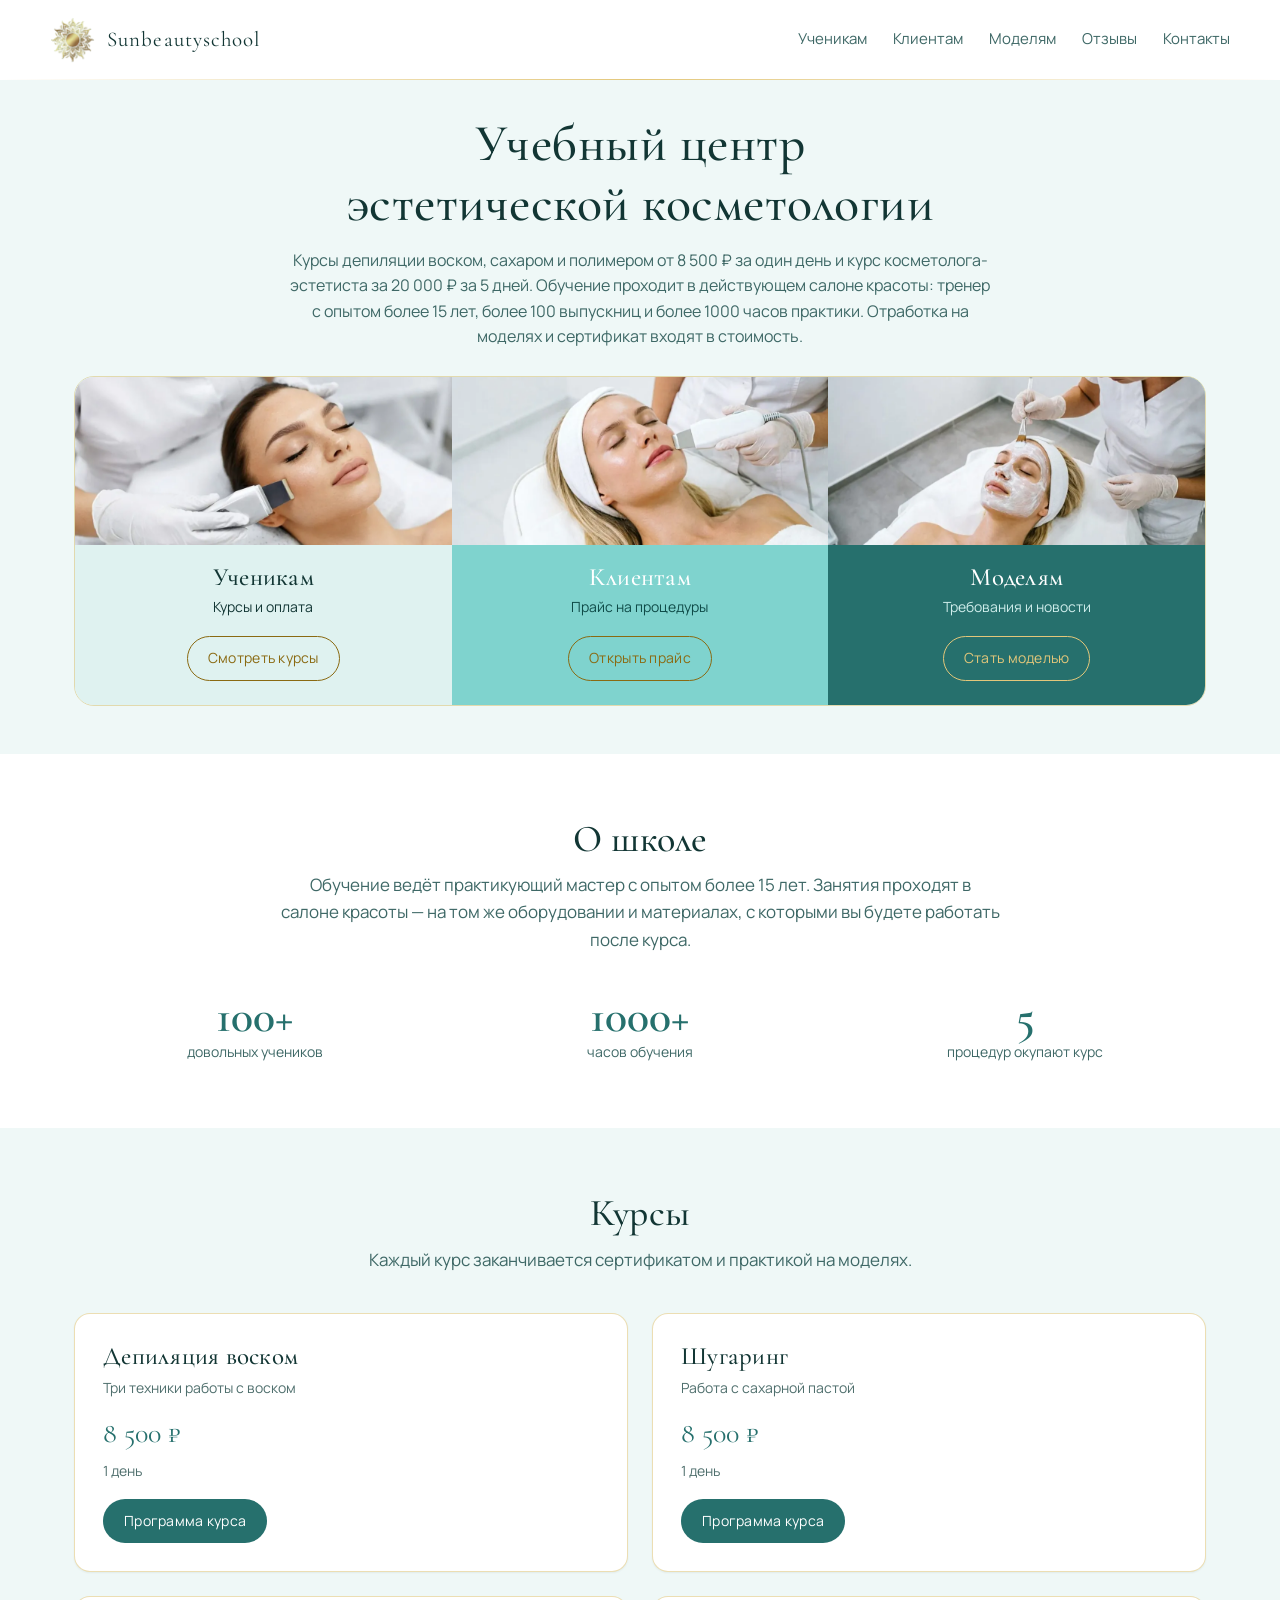
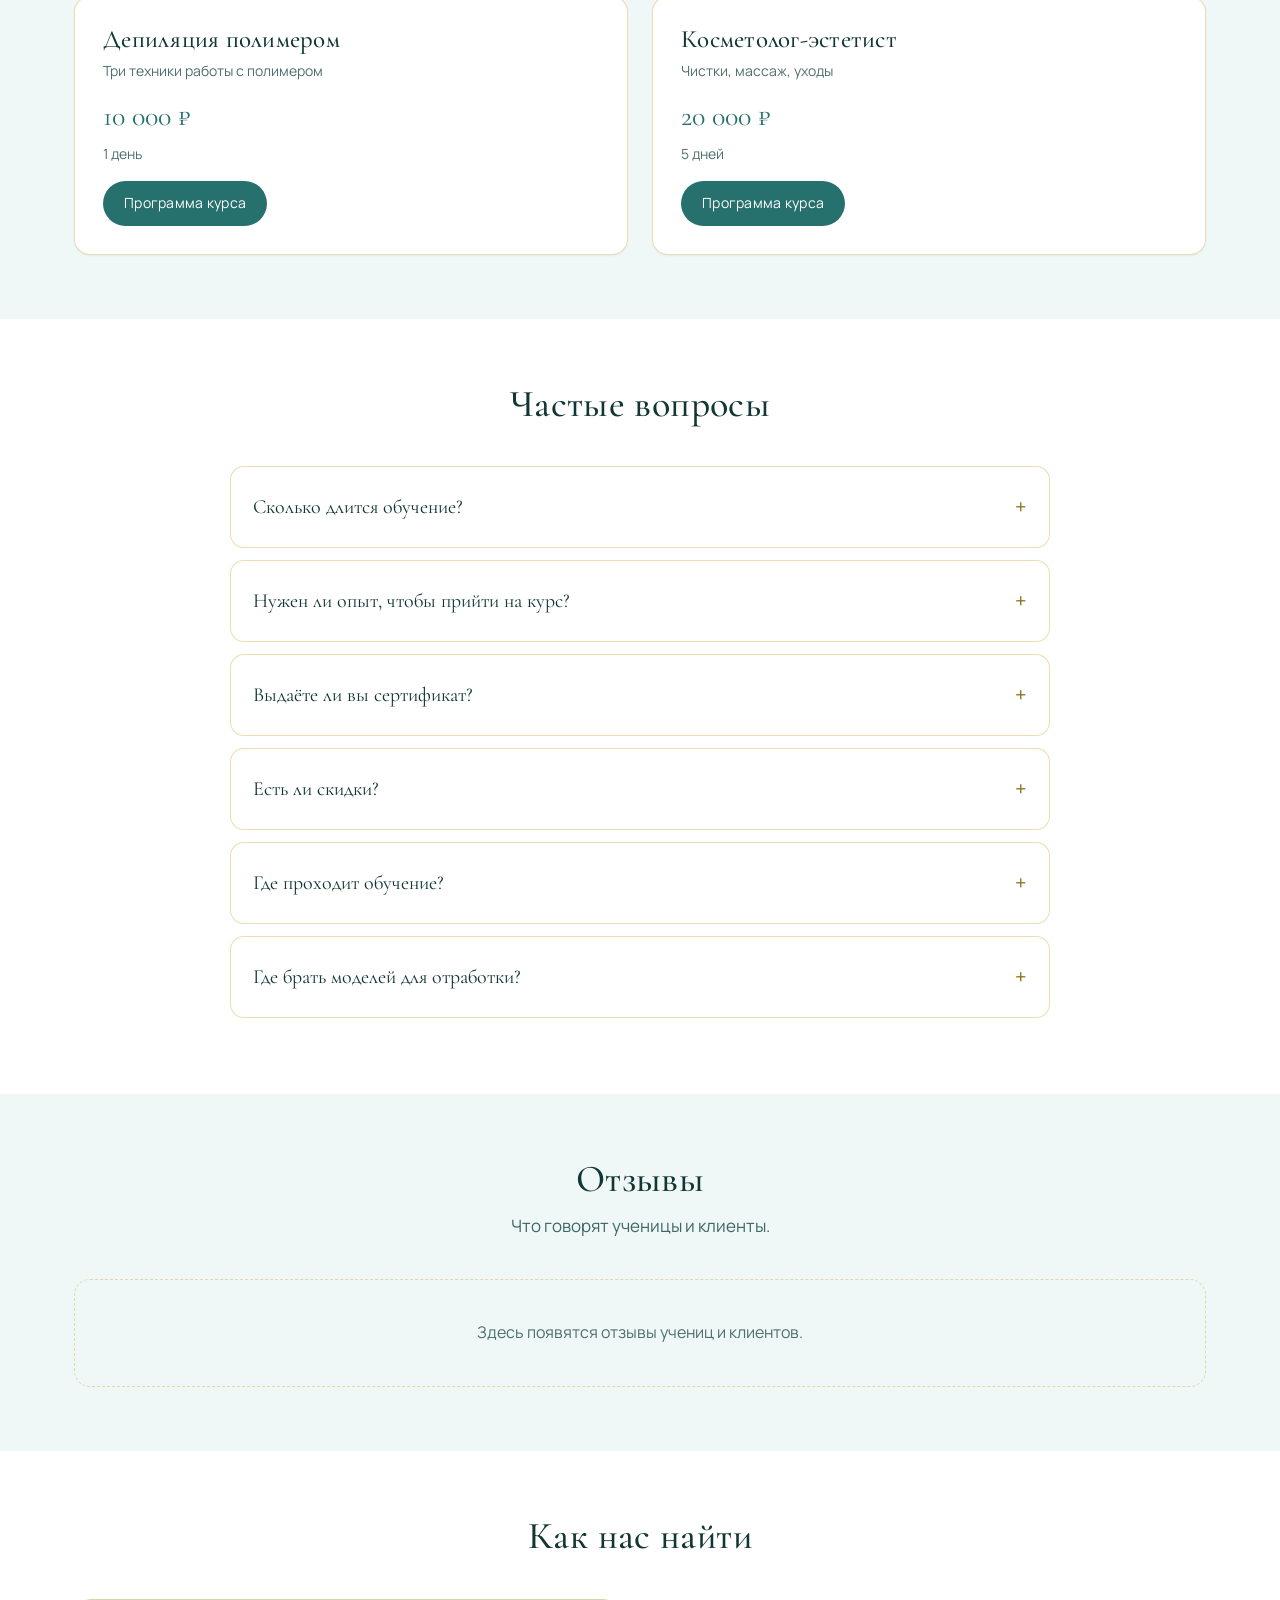
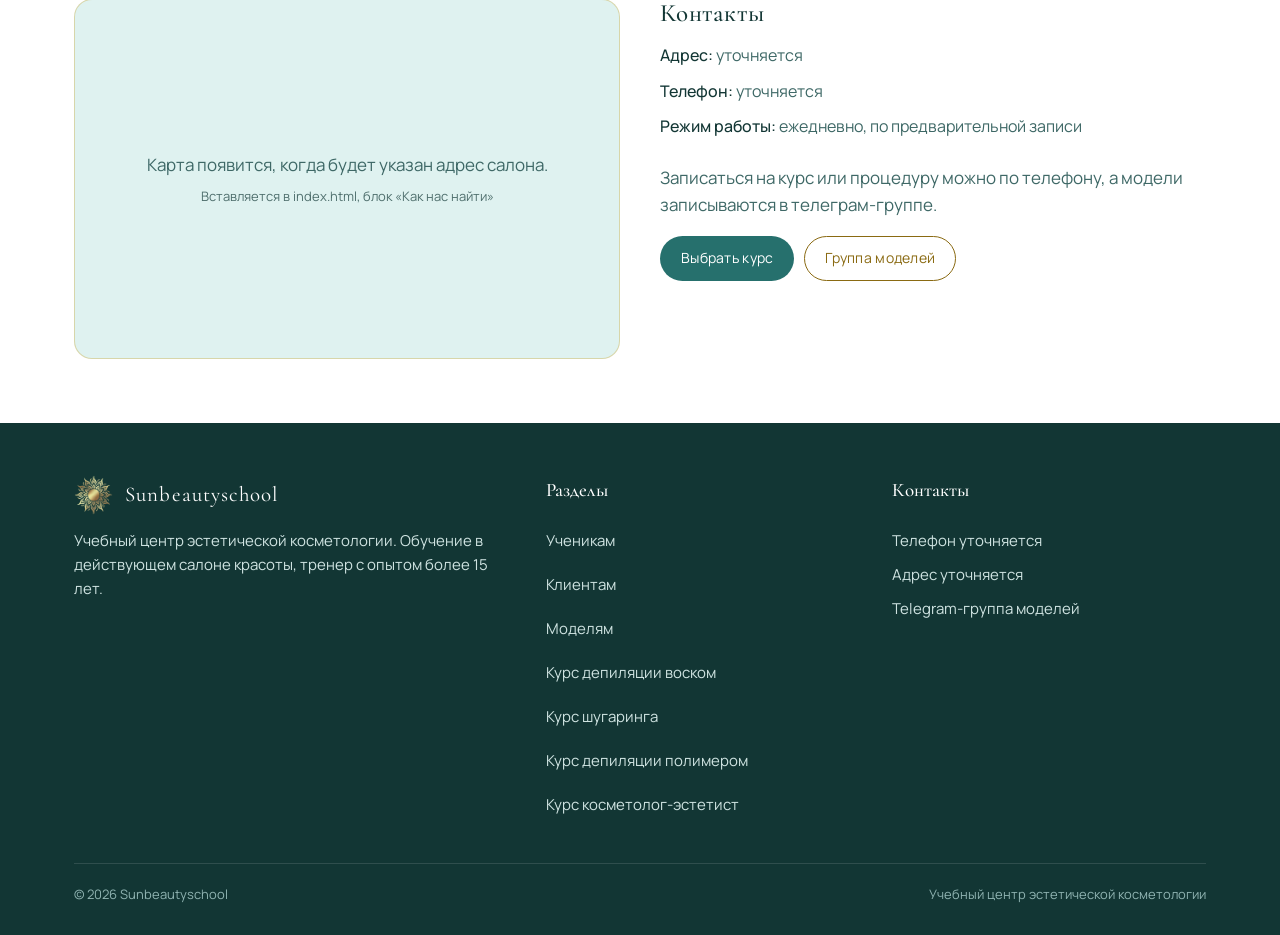
==== commit bf48039b: "Этап 3: каждый курс депиляции стал отдельной страницей Вместо одной страницы «Депиляция» с тремя фор" ====
--- a/index.html
+++ b/index.html
@@ -4,12 +4,12 @@
 <meta charset="utf-8">
 <meta name="viewport" content="width=device-width, initial-scale=1">
 <title>Sunbeautyschool — курсы депиляции и косметолога-эстетиста</title>
-<meta name="description" content="Учебный центр Sunbeautyschool: курс депиляции от 8 500 ₽ за 1–2 дня, курс косметолога-эстетиста 20 000 ₽ за 5 дней. Практика на моделях, сертификат.">
+<meta name="description" content="Учебный центр Sunbeautyschool: курсы депиляции воском, сахаром и полимером от 8 500 ₽ за день и курс косметолога-эстетиста 20 000 ₽ за 5 дней.">
 <link rel="canonical" href="https://sunbeautyschool.ru/">
 <meta property="og:type" content="website">
 <meta property="og:site_name" content="Sunbeautyschool">
 <meta property="og:title" content="Sunbeautyschool — курсы депиляции и косметолога-эстетиста">
-<meta property="og:description" content="Учебный центр Sunbeautyschool: курс депиляции от 8 500 ₽ за 1–2 дня, курс косметолога-эстетиста 20 000 ₽ за 5 дней. Практика на моделях, сертификат.">
+<meta property="og:description" content="Учебный центр Sunbeautyschool: курсы депиляции воском, сахаром и полимером от 8 500 ₽ за день и курс косметолога-эстетиста 20 000 ₽ за 5 дней.">
 <meta property="og:url" content="https://sunbeautyschool.ru/">
 <meta property="og:image" content="https://sunbeautyschool.ru/assets/img/face-us.jpg">
 <meta property="og:locale" content="ru_RU">
@@ -19,7 +19,7 @@
 <link href="https://fonts.googleapis.com/css2?family=Cormorant+Garamond:wght@400;500;600&family=Manrope:wght@300;400;500;600&display=swap" rel="stylesheet">
 <link rel="stylesheet" href="assets/css/style.css">
 <script type="application/ld+json">{"@context": "https://schema.org", "@type": "EducationalOrganization", "name": "Sunbeautyschool", "alternateName": "Учебный центр эстетической косметологии Sunbeautyschool", "description": "Учебный центр эстетической косметологии: курсы депиляции и косметолога-эстетиста с практикой на моделях и сертификатом.", "url": "https://sunbeautyschool.ru/", "logo": "https://sunbeautyschool.ru/assets/img/logo-mark.png", "image": "https://sunbeautyschool.ru/assets/img/face-us.jpg", "address": {"@type": "PostalAddress", "addressCountry": "RU"}, "sameAs": []}</script>
-<script type="application/ld+json">{"@context": "https://schema.org", "@type": "FAQPage", "mainEntity": [{"@type": "Question", "name": "Сколько длится обучение?", "acceptedAnswer": {"@type": "Answer", "text": "Курс депиляции — 1 день, курс сахар и воск — 2 дня, курс косметолога-эстетиста — 5 дней."}}, {"@type": "Question", "name": "Нужен ли опыт, чтобы прийти на курс?", "acceptedAnswer": {"@type": "Answer", "text": "Нет, все курсы рассчитаны на обучение с нуля. Теорию и практику вы проходите последовательно, все техники отрабатываете на моделях."}}, {"@type": "Question", "name": "Выдаёте ли вы сертификат?", "acceptedAnswer": {"@type": "Answer", "text": "Да, по окончании каждого курса вы получаете сертификат."}}, {"@type": "Question", "name": "Есть ли скидки?", "acceptedAnswer": {"@type": "Answer", "text": "Да, при покупке двух и более курсов действует скидка. Стоимость курса окупается примерно за 5 процедур."}}, {"@type": "Question", "name": "Где проходит обучение?", "acceptedAnswer": {"@type": "Answer", "text": "Обучение проходит в действующем салоне красоты, поэтому вы сразу работаете в реальных условиях с профессиональным оборудованием."}}, {"@type": "Question", "name": "Где брать моделей для отработки?", "acceptedAnswer": {"@type": "Answer", "text": "Моделей приглашает учебный центр. Набор идёт в отдельной телеграм-группе, вам искать никого не нужно."}}]}</script>
+<script type="application/ld+json">{"@context": "https://schema.org", "@type": "FAQPage", "mainEntity": [{"@type": "Question", "name": "Сколько длится обучение?", "acceptedAnswer": {"@type": "Answer", "text": "Каждый курс депиляции — воск, сахар или полимер — занимает один день. Сахар и воск вместе — 2 дня, курс косметолога-эстетиста — 5 дней."}}, {"@type": "Question", "name": "Нужен ли опыт, чтобы прийти на курс?", "acceptedAnswer": {"@type": "Answer", "text": "Нет, все курсы рассчитаны на обучение с нуля. Теорию и практику вы проходите последовательно, все техники отрабатываете на моделях."}}, {"@type": "Question", "name": "Выдаёте ли вы сертификат?", "acceptedAnswer": {"@type": "Answer", "text": "Да, по окончании каждого курса вы получаете сертификат."}}, {"@type": "Question", "name": "Есть ли скидки?", "acceptedAnswer": {"@type": "Answer", "text": "Да, при покупке двух и более курсов действует скидка. Стоимость курса окупается примерно за 5 процедур."}}, {"@type": "Question", "name": "Где проходит обучение?", "acceptedAnswer": {"@type": "Answer", "text": "Обучение проходит в действующем салоне красоты, поэтому вы сразу работаете в реальных условиях с профессиональным оборудованием."}}, {"@type": "Question", "name": "Где брать моделей для отработки?", "acceptedAnswer": {"@type": "Answer", "text": "Моделей приглашает учебный центр. Набор идёт в отдельной телеграм-группе, вам искать никого не нужно."}}]}</script>
 </head>
 <body>
 
@@ -44,7 +44,7 @@
 <section class="hero">
   <div class="container">
     <h1>Учебный центр<br>эстетической косметологии</h1>
-    <p class="lead">Курсы депиляции от 8 500 ₽ за 1–2 дня и курс косметолога-эстетиста за 20 000 ₽ за 5 дней. Обучение проходит в действующем салоне красоты: тренер с опытом более 15 лет, более 100 выпускниц и более 1000 часов практики. Отработка на моделях и сертификат входят в стоимость.</p>
+    <p class="lead">Курсы депиляции воском, сахаром и полимером от 8 500 ₽ за один день и курс косметолога-эстетиста за 20 000 ₽ за 5 дней. Обучение проходит в действующем салоне красоты: тренер с опытом более 15 лет, более 100 выпускниц и более 1000 часов практики. Отработка на моделях и сертификат входят в стоимость.</p>
 
     <div class="doors">
       <a class="door tone-1" href="students.html">
@@ -91,12 +91,30 @@
     </div>
     <div class="grid grid-2">
       <div class="card">
-        <h3>Депиляция</h3>
-        <p class="muted">Воск, сахар, полимер</p>
-        <div class="price">от 8 500 ₽</div>
-        <div class="dur">1–2 дня</div>
-        <div class="card-actions">
-          <a class="btn btn-primary btn-sm" href="course-depilation.html">Программа курса</a>
+        <h3>Депиляция воском</h3>
+        <p class="muted">Три техники работы с воском</p>
+        <div class="price">8 500 ₽</div>
+        <div class="dur">1 день</div>
+        <div class="card-actions">
+          <a class="btn btn-primary btn-sm" href="course-wax.html">Программа курса</a>
+        </div>
+      </div>
+      <div class="card">
+        <h3>Шугаринг</h3>
+        <p class="muted">Работа с сахарной пастой</p>
+        <div class="price">8 500 ₽</div>
+        <div class="dur">1 день</div>
+        <div class="card-actions">
+          <a class="btn btn-primary btn-sm" href="course-sugar.html">Программа курса</a>
+        </div>
+      </div>
+      <div class="card">
+        <h3>Депиляция полимером</h3>
+        <p class="muted">Три техники работы с полимером</p>
+        <div class="price">10 000 ₽</div>
+        <div class="dur">1 день</div>
+        <div class="card-actions">
+          <a class="btn btn-primary btn-sm" href="course-polymer.html">Программа курса</a>
         </div>
       </div>
       <div class="card">
@@ -115,7 +133,7 @@
 <section class="section">
   <div class="container">
     <div class="section-head"><h2>Частые вопросы</h2></div>
-    <div class="faq"><details><summary>Сколько длится обучение?</summary><p>Курс депиляции — 1 день, курс сахар и воск — 2 дня, курс косметолога-эстетиста — 5 дней.</p></details><details><summary>Нужен ли опыт, чтобы прийти на курс?</summary><p>Нет, все курсы рассчитаны на обучение с нуля. Теорию и практику вы проходите последовательно, все техники отрабатываете на моделях.</p></details><details><summary>Выдаёте ли вы сертификат?</summary><p>Да, по окончании каждого курса вы получаете сертификат.</p></details><details><summary>Есть ли скидки?</summary><p>Да, при покупке двух и более курсов действует скидка. Стоимость курса окупается примерно за 5 процедур.</p></details><details><summary>Где проходит обучение?</summary><p>Обучение проходит в действующем салоне красоты, поэтому вы сразу работаете в реальных условиях с профессиональным оборудованием.</p></details><details><summary>Где брать моделей для отработки?</summary><p>Моделей приглашает учебный центр. Набор идёт в отдельной телеграм-группе, вам искать никого не нужно.</p></details></div>
+    <div class="faq"><details><summary>Сколько длится обучение?</summary><p>Каждый курс депиляции — воск, сахар или полимер — занимает один день. Сахар и воск вместе — 2 дня, курс косметолога-эстетиста — 5 дней.</p></details><details><summary>Нужен ли опыт, чтобы прийти на курс?</summary><p>Нет, все курсы рассчитаны на обучение с нуля. Теорию и практику вы проходите последовательно, все техники отрабатываете на моделях.</p></details><details><summary>Выдаёте ли вы сертификат?</summary><p>Да, по окончании каждого курса вы получаете сертификат.</p></details><details><summary>Есть ли скидки?</summary><p>Да, при покупке двух и более курсов действует скидка. Стоимость курса окупается примерно за 5 процедур.</p></details><details><summary>Где проходит обучение?</summary><p>Обучение проходит в действующем салоне красоты, поэтому вы сразу работаете в реальных условиях с профессиональным оборудованием.</p></details><details><summary>Где брать моделей для отработки?</summary><p>Моделей приглашает учебный центр. Набор идёт в отдельной телеграм-группе, вам искать никого не нужно.</p></details></div>
   </div>
 </section>
 
@@ -180,8 +198,10 @@
           <li><a href="students.html">Ученикам</a></li>
           <li><a href="clients.html">Клиентам</a></li>
           <li><a href="models.html">Моделям</a></li>
-          <li><a href="course-depilation.html">Курс депиляции</a></li>
-          <li><a href="course-cosmetology.html">Курс косметолога-эстетиста</a></li>
+          <li><a href="course-wax.html">Курс депиляции воском</a></li>
+          <li><a href="course-sugar.html">Курс шугаринга</a></li>
+          <li><a href="course-polymer.html">Курс депиляции полимером</a></li>
+          <li><a href="course-cosmetology.html">Курс косметолог-эстетист</a></li>
         </ul>
       </div>
       <div>
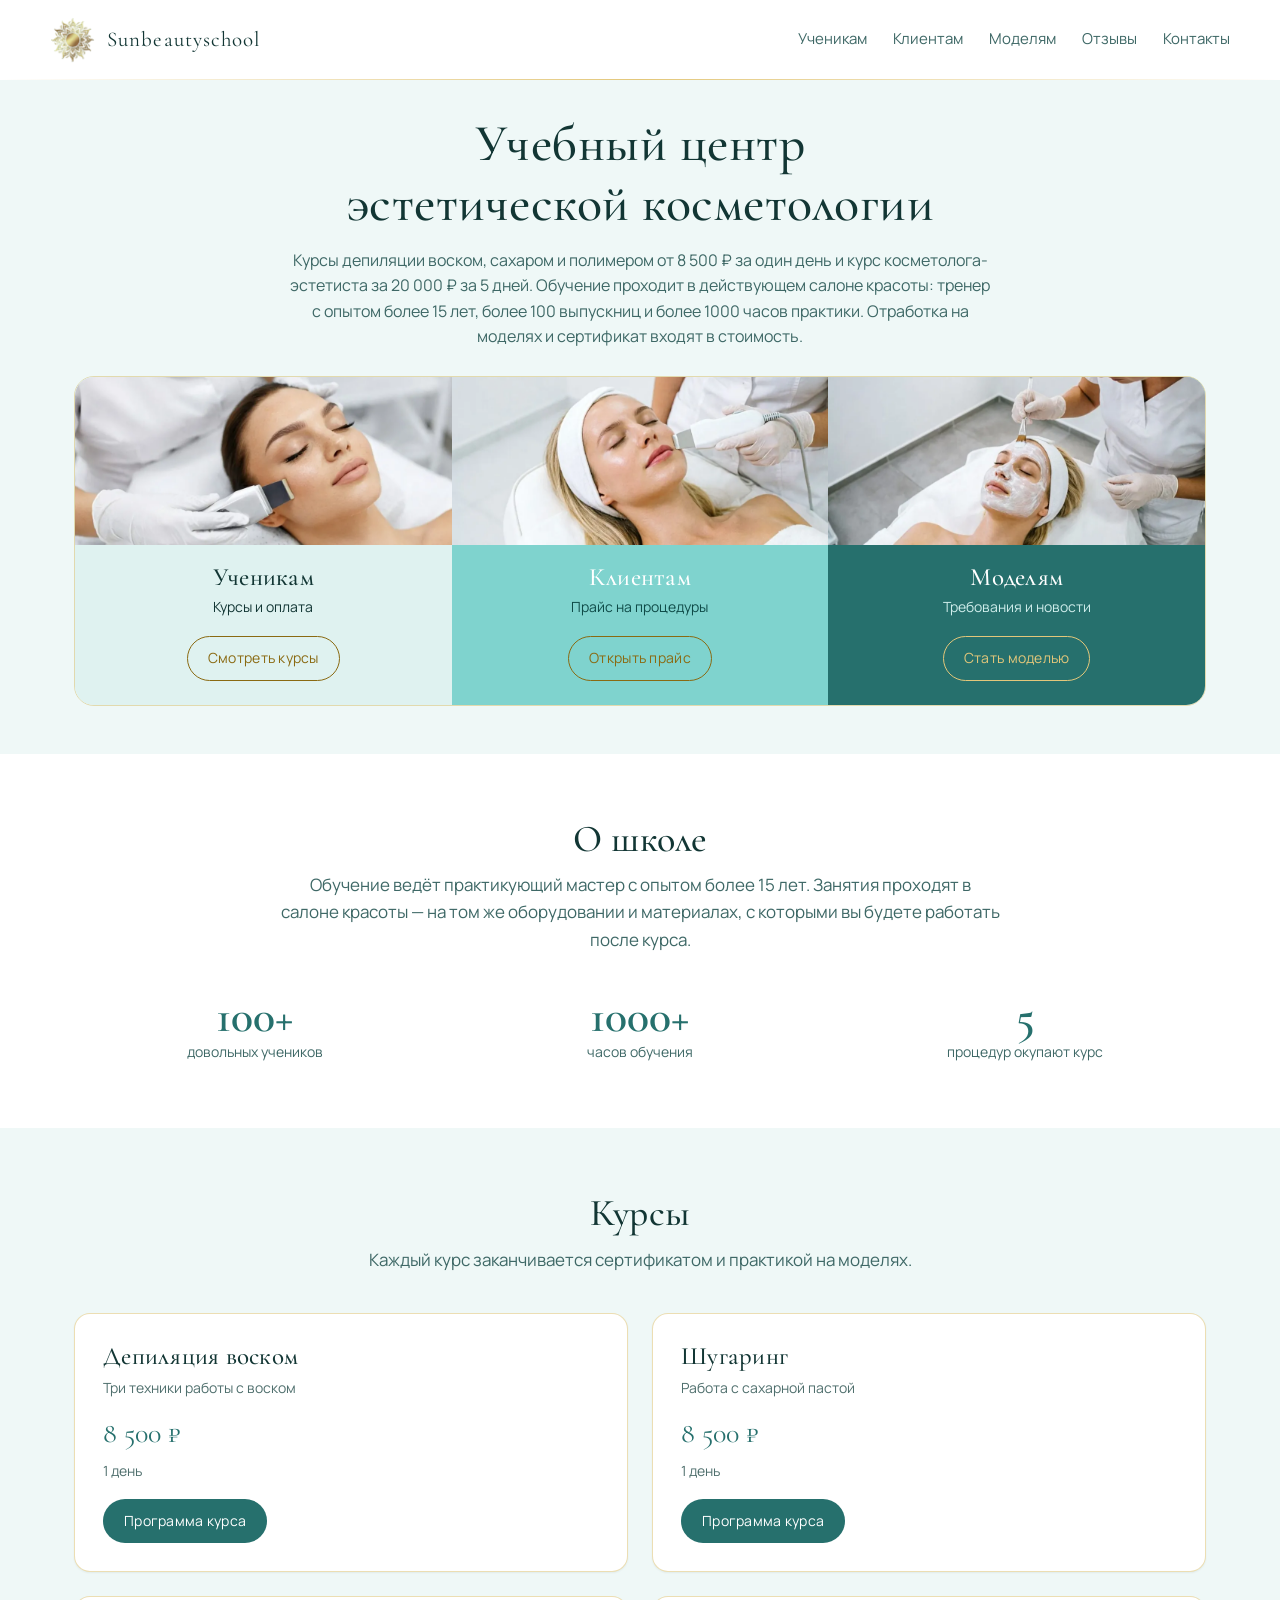
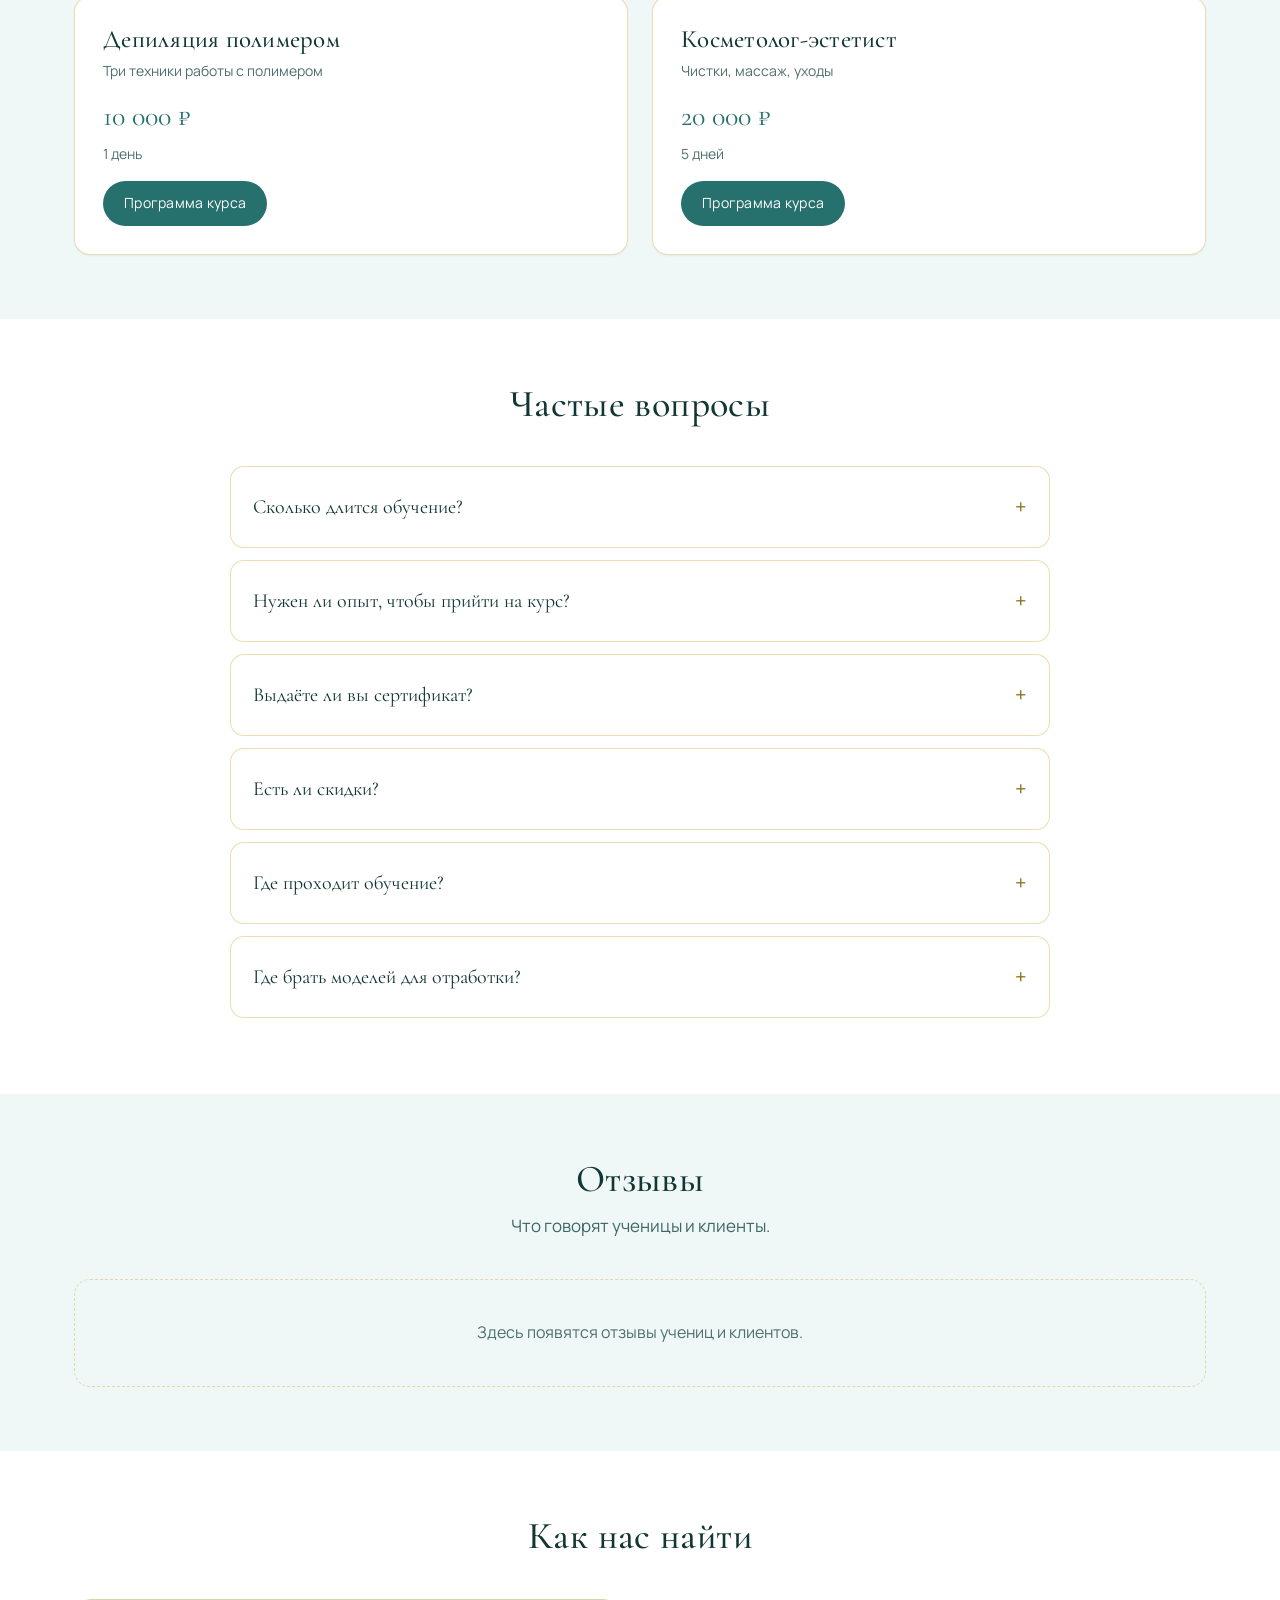
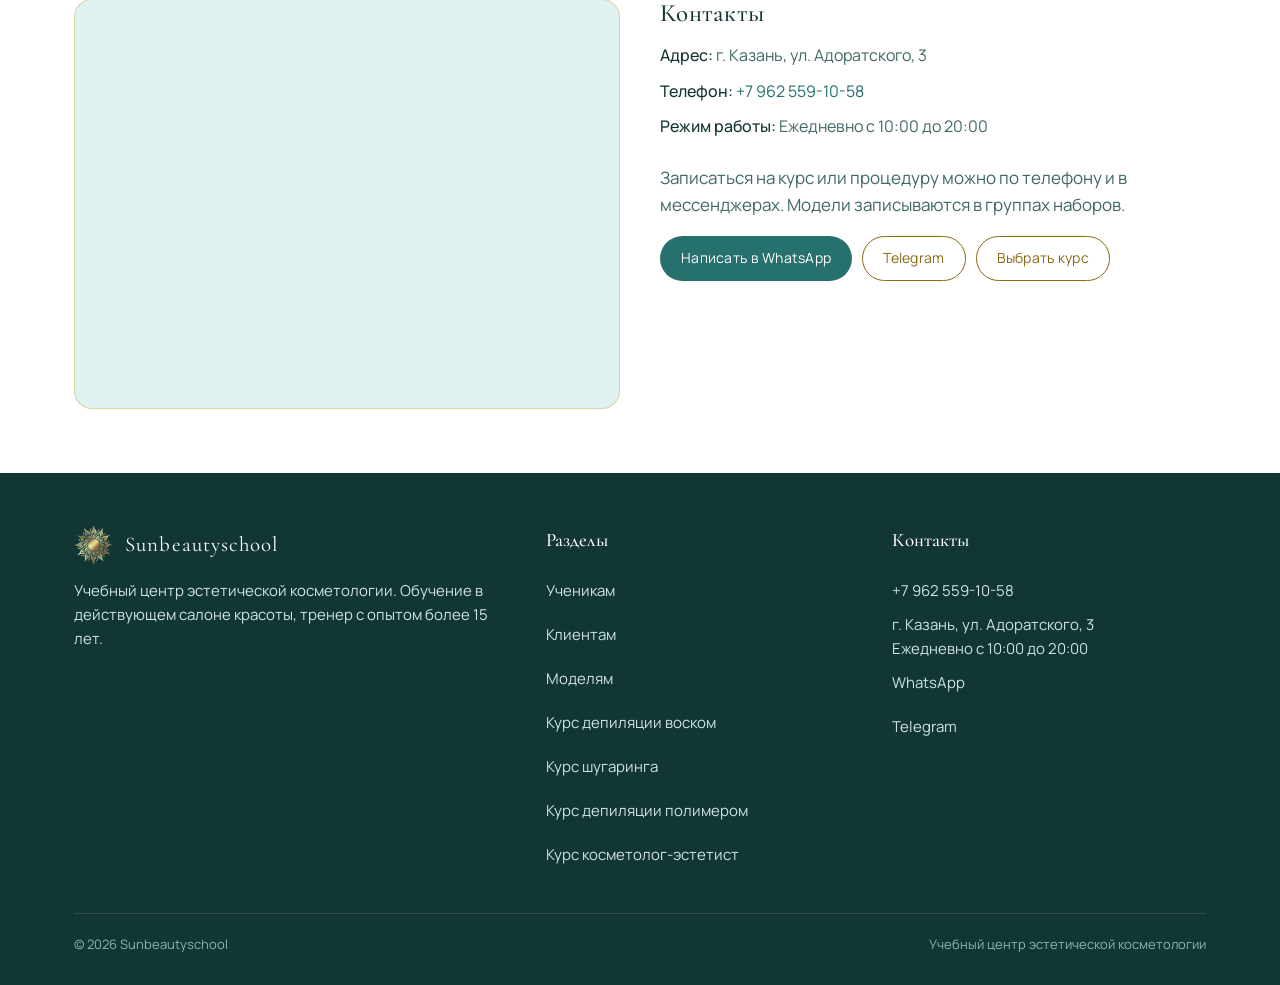
==== commit 3aafabb7: "Этап 4: настоящие контакты, карта Казани и разметка организации Телефон +7 962 559-10-58, WhatsApp, " ====
--- a/index.html
+++ b/index.html
@@ -18,7 +18,7 @@
 <link rel="preconnect" href="https://fonts.gstatic.com" crossorigin>
 <link href="https://fonts.googleapis.com/css2?family=Cormorant+Garamond:wght@400;500;600&family=Manrope:wght@300;400;500;600&display=swap" rel="stylesheet">
 <link rel="stylesheet" href="assets/css/style.css">
-<script type="application/ld+json">{"@context": "https://schema.org", "@type": "EducationalOrganization", "name": "Sunbeautyschool", "alternateName": "Учебный центр эстетической косметологии Sunbeautyschool", "description": "Учебный центр эстетической косметологии: курсы депиляции и косметолога-эстетиста с практикой на моделях и сертификатом.", "url": "https://sunbeautyschool.ru/", "logo": "https://sunbeautyschool.ru/assets/img/logo-mark.png", "image": "https://sunbeautyschool.ru/assets/img/face-us.jpg", "address": {"@type": "PostalAddress", "addressCountry": "RU"}, "sameAs": []}</script>
+<script type="application/ld+json">{"@context": "https://schema.org", "@type": "EducationalOrganization", "name": "Sunbeautyschool", "alternateName": "Учебный центр эстетической косметологии Sunbeautyschool", "description": "Учебный центр эстетической косметологии: курсы депиляции и косметолога-эстетиста с практикой на моделях и сертификатом.", "url": "https://sunbeautyschool.ru/", "logo": "https://sunbeautyschool.ru/assets/img/logo-mark.png", "image": "https://sunbeautyschool.ru/assets/img/face-us.jpg", "telephone": "+79625591058", "address": {"@type": "PostalAddress", "addressCountry": "RU", "addressLocality": "Казань", "streetAddress": "улица Адоратского, 3"}, "openingHoursSpecification": {"@type": "OpeningHoursSpecification", "dayOfWeek": ["Monday", "Tuesday", "Wednesday", "Thursday", "Friday", "Saturday", "Sunday"], "opens": "10:00", "closes": "20:00"}, "sameAs": ["https://t.me/sunbeautyschool"]}</script>
 <script type="application/ld+json">{"@context": "https://schema.org", "@type": "FAQPage", "mainEntity": [{"@type": "Question", "name": "Сколько длится обучение?", "acceptedAnswer": {"@type": "Answer", "text": "Каждый курс депиляции — воск, сахар или полимер — занимает один день. Сахар и воск вместе — 2 дня, курс косметолога-эстетиста — 5 дней."}}, {"@type": "Question", "name": "Нужен ли опыт, чтобы прийти на курс?", "acceptedAnswer": {"@type": "Answer", "text": "Нет, все курсы рассчитаны на обучение с нуля. Теорию и практику вы проходите последовательно, все техники отрабатываете на моделях."}}, {"@type": "Question", "name": "Выдаёте ли вы сертификат?", "acceptedAnswer": {"@type": "Answer", "text": "Да, по окончании каждого курса вы получаете сертификат."}}, {"@type": "Question", "name": "Есть ли скидки?", "acceptedAnswer": {"@type": "Answer", "text": "Да, при покупке двух и более курсов действует скидка. Стоимость курса окупается примерно за 5 процедур."}}, {"@type": "Question", "name": "Где проходит обучение?", "acceptedAnswer": {"@type": "Answer", "text": "Обучение проходит в действующем салоне красоты, поэтому вы сразу работаете в реальных условиях с профессиональным оборудованием."}}, {"@type": "Question", "name": "Где брать моделей для отработки?", "acceptedAnswer": {"@type": "Answer", "text": "Моделей приглашает учебный центр. Набор идёт в отдельной телеграм-группе, вам искать никого не нужно."}}]}</script>
 </head>
 <body>
@@ -156,26 +156,21 @@
   <div class="container">
     <div class="section-head"><h2>Как нас найти</h2></div>
     <div class="split">
-      <!-- КАРТА: на Яндекс.Картах найдите салон → «Поделиться» → «HTML-код карты»
-           и вставьте полученный <iframe> вместо блока ниже. -->
       <div class="map">
-        <div>
-          <p class="lead">Карта появится, когда будет указан адрес салона.</p>
-          <p class="todo" style="margin-top:8px">Вставляется в index.html, блок «Как нас найти»</p>
-        </div>
+        <iframe src="https://yandex.ru/map-widget/v1/?text=%D0%9A%D0%B0%D0%B7%D0%B0%D0%BD%D1%8C%2C%20%D1%83%D0%BB%D0%B8%D1%86%D0%B0%20%D0%90%D0%B4%D0%BE%D1%80%D0%B0%D1%82%D1%81%D0%BA%D0%BE%D0%B3%D0%BE%2C%203&amp;z=17" width="100%" height="360" frameborder="0" allowfullscreen="true" loading="lazy" title="Sunbeautyschool на карте Казани"></iframe>
       </div>
       <div>
         <h3>Контакты</h3>
-        <!-- КОНТАКТЫ: замените текст на настоящие телефон, адрес и ссылки. -->
         <ul class="contacts-list" style="margin:16px 0 24px">
-          <li><b>Адрес:</b> уточняется</li>
-          <li><b>Телефон:</b> уточняется</li>
-          <li><b>Режим работы:</b> ежедневно, по предварительной записи</li>
+          <li><b>Адрес:</b> г. Казань, ул. Адоратского, 3</li>
+          <li><b>Телефон:</b> <a href="tel:+79625591058" style="color:var(--tiffany-deep)">+7 962 559-10-58</a></li>
+          <li><b>Режим работы:</b> Ежедневно с 10:00 до 20:00</li>
         </ul>
-        <p class="lead" style="margin-bottom:18px">Записаться на курс или процедуру можно по телефону, а модели записываются в телеграм-группе.</p>
-        <div class="card-actions">
-          <a class="btn btn-primary btn-sm" href="students.html">Выбрать курс</a>
-          <a class="btn btn-gold btn-sm" href="https://t.me/+HBb0L-64R1U2YWEy" target="_blank" rel="noopener">Группа моделей</a>
+        <p class="lead" style="margin-bottom:18px">Записаться на курс или процедуру можно по телефону и в мессенджерах. Модели записываются в группах наборов.</p>
+        <div class="card-actions">
+          <a class="btn btn-primary btn-sm" href="https://wa.me/79625591058" target="_blank" rel="noopener">Написать в WhatsApp</a>
+          <a class="btn btn-gold btn-sm" href="https://t.me/sunbeautyschool" target="_blank" rel="noopener">Telegram</a>
+          <a class="btn btn-gold btn-sm" href="students.html">Выбрать курс</a>
         </div>
       </div>
     </div>
@@ -206,12 +201,12 @@
       </div>
       <div>
         <h4>Контакты</h4>
-        <!-- ТЕЛЕФОН И АДРЕС: замените текст ниже на настоящие данные.
-             Для телефона также поменяйте href="tel:+7..." -->
         <ul>
-          <li><a href="tel:">Телефон уточняется</a></li>
-          <li>Адрес уточняется</li>
-          <li><a href="https://t.me/+HBb0L-64R1U2YWEy" target="_blank" rel="noopener">Telegram-группа моделей</a></li>
+          <li><a href="tel:+79625591058">+7 962 559-10-58</a></li>
+          <li>г. Казань, ул. Адоратского, 3</li>
+          <li>Ежедневно с 10:00 до 20:00</li>
+          <li><a href="https://wa.me/79625591058" target="_blank" rel="noopener">WhatsApp</a></li>
+          <li><a href="https://t.me/sunbeautyschool" target="_blank" rel="noopener">Telegram</a></li>
         </ul>
       </div>
     </div>
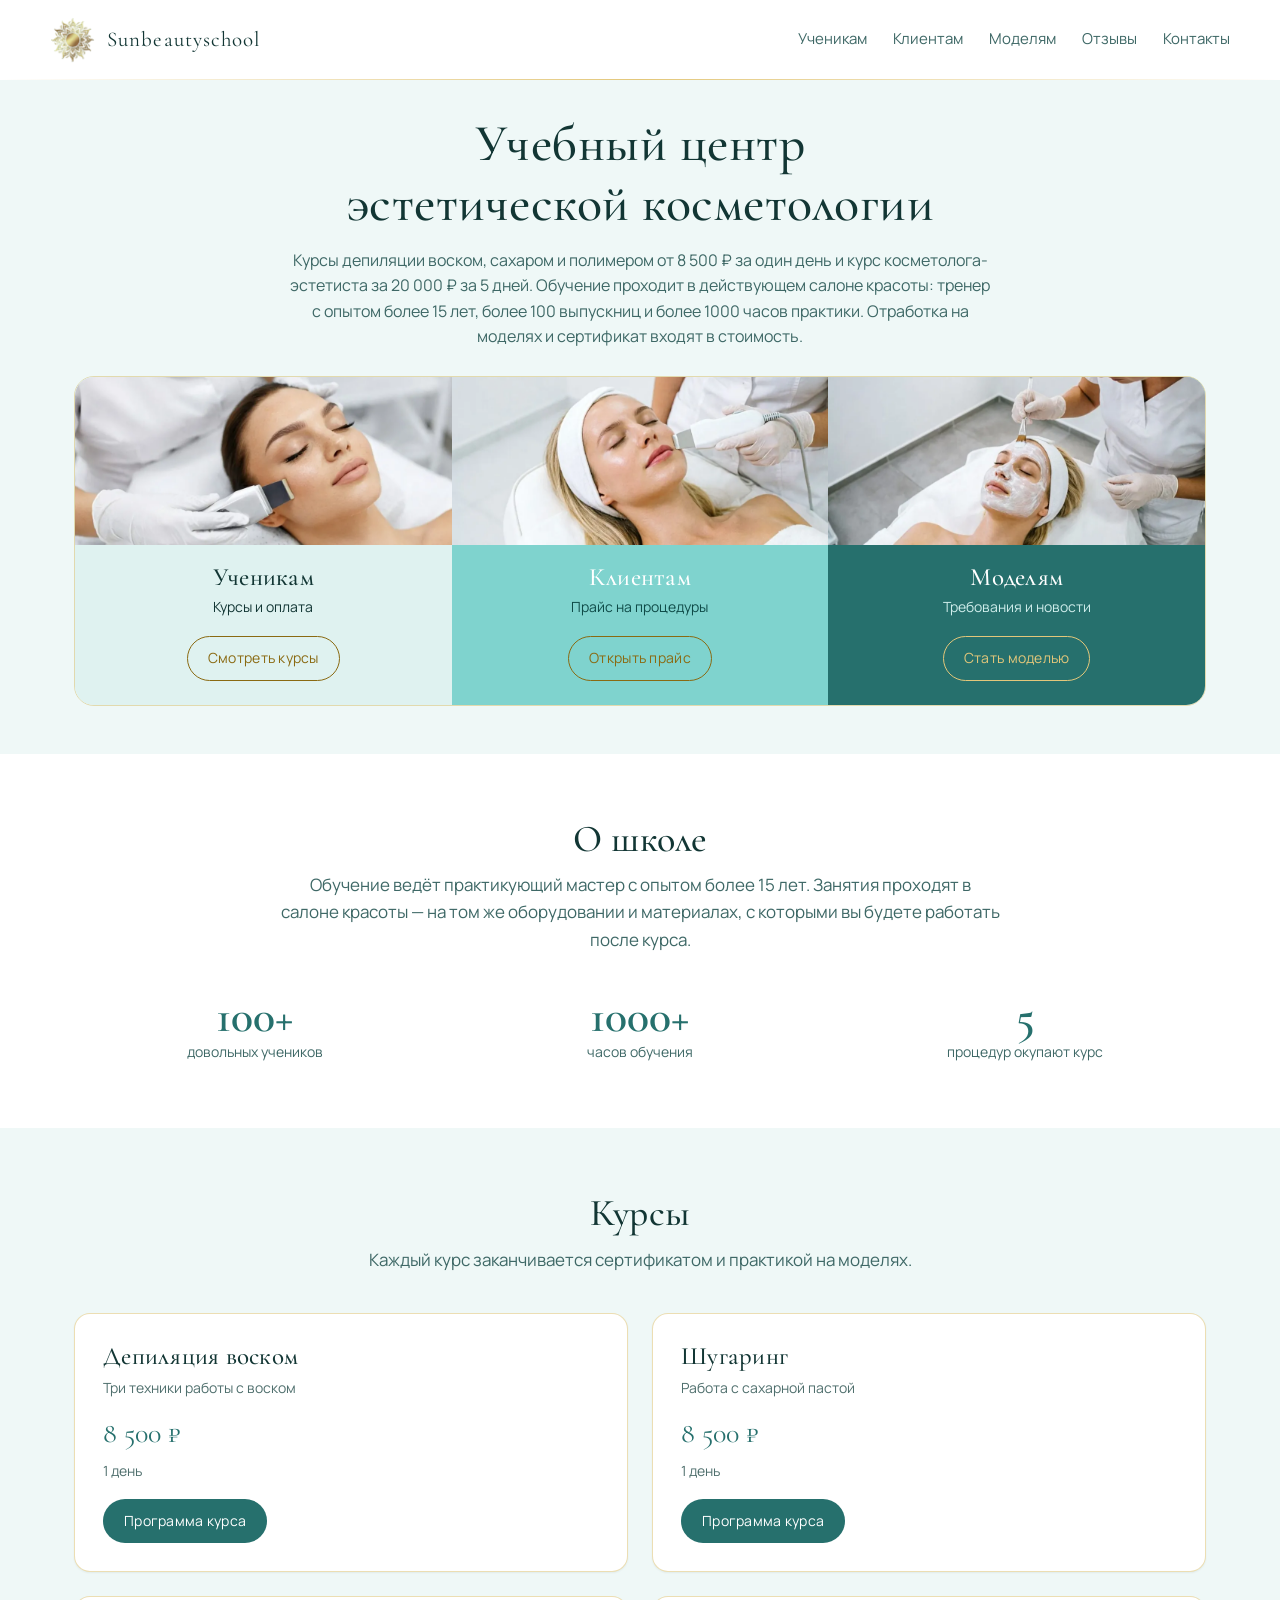
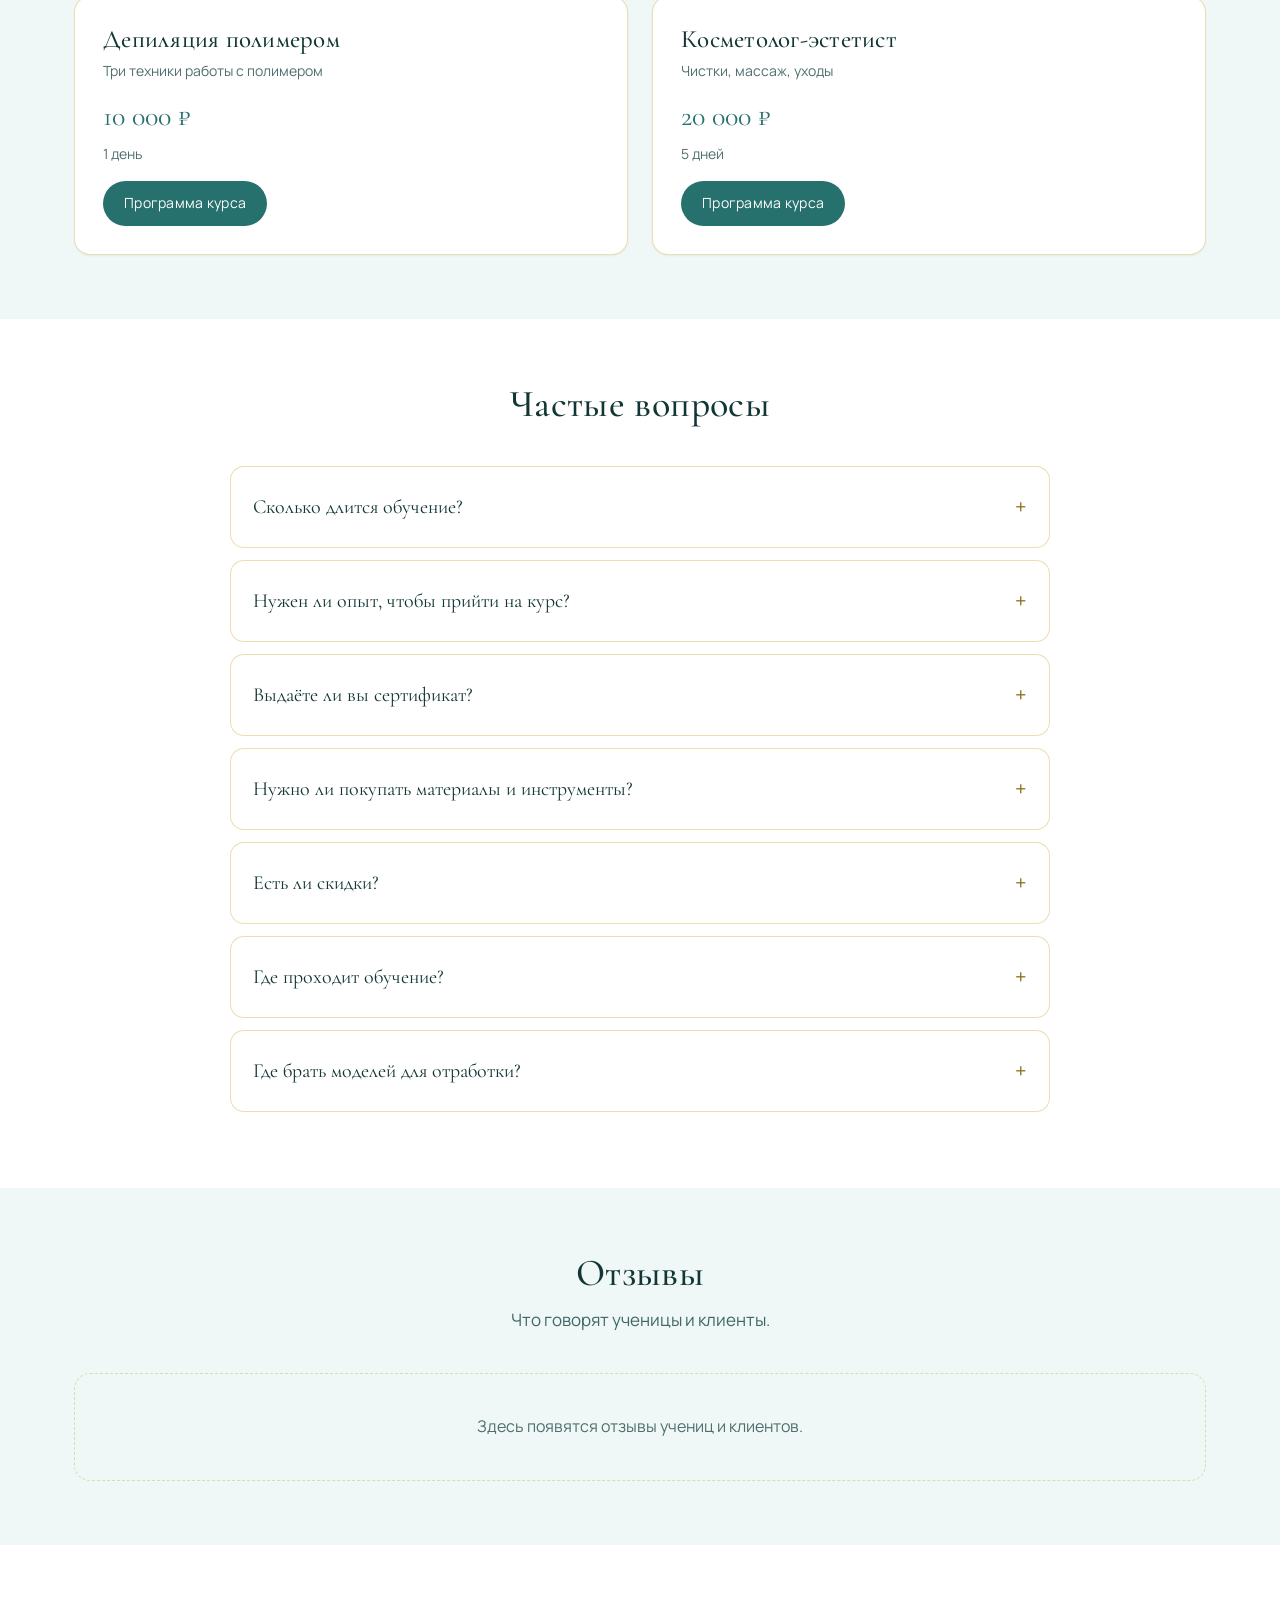
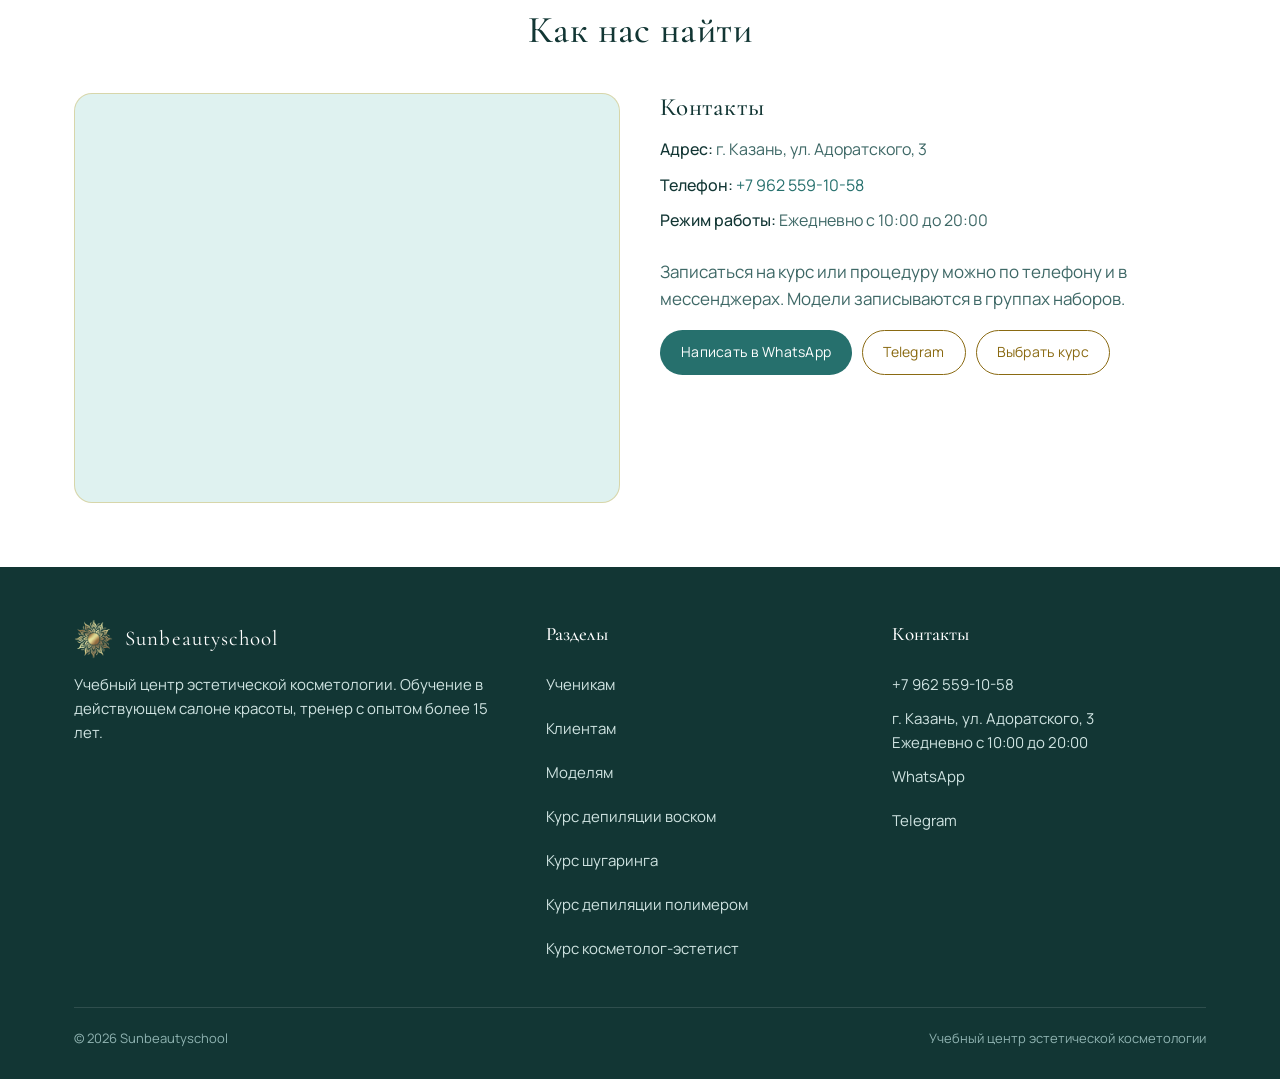
==== commit c2a0471e: "Этапы 6 и 7: прайс на процедуры и материалы в стоимости обучения Прайс из документов Регины: 14 зон " ====
--- a/index.html
+++ b/index.html
@@ -19,7 +19,7 @@
 <link href="https://fonts.googleapis.com/css2?family=Cormorant+Garamond:wght@400;500;600&family=Manrope:wght@300;400;500;600&display=swap" rel="stylesheet">
 <link rel="stylesheet" href="assets/css/style.css">
 <script type="application/ld+json">{"@context": "https://schema.org", "@type": "EducationalOrganization", "name": "Sunbeautyschool", "alternateName": "Учебный центр эстетической косметологии Sunbeautyschool", "description": "Учебный центр эстетической косметологии: курсы депиляции и косметолога-эстетиста с практикой на моделях и сертификатом.", "url": "https://sunbeautyschool.ru/", "logo": "https://sunbeautyschool.ru/assets/img/logo-mark.png", "image": "https://sunbeautyschool.ru/assets/img/face-us.jpg", "telephone": "+79625591058", "address": {"@type": "PostalAddress", "addressCountry": "RU", "addressLocality": "Казань", "streetAddress": "улица Адоратского, 3"}, "openingHoursSpecification": {"@type": "OpeningHoursSpecification", "dayOfWeek": ["Monday", "Tuesday", "Wednesday", "Thursday", "Friday", "Saturday", "Sunday"], "opens": "10:00", "closes": "20:00"}, "sameAs": ["https://t.me/sunbeautyschool"]}</script>
-<script type="application/ld+json">{"@context": "https://schema.org", "@type": "FAQPage", "mainEntity": [{"@type": "Question", "name": "Сколько длится обучение?", "acceptedAnswer": {"@type": "Answer", "text": "Каждый курс депиляции — воск, сахар или полимер — занимает один день. Сахар и воск вместе — 2 дня, курс косметолога-эстетиста — 5 дней."}}, {"@type": "Question", "name": "Нужен ли опыт, чтобы прийти на курс?", "acceptedAnswer": {"@type": "Answer", "text": "Нет, все курсы рассчитаны на обучение с нуля. Теорию и практику вы проходите последовательно, все техники отрабатываете на моделях."}}, {"@type": "Question", "name": "Выдаёте ли вы сертификат?", "acceptedAnswer": {"@type": "Answer", "text": "Да, по окончании каждого курса вы получаете сертификат."}}, {"@type": "Question", "name": "Есть ли скидки?", "acceptedAnswer": {"@type": "Answer", "text": "Да, при покупке двух и более курсов действует скидка. Стоимость курса окупается примерно за 5 процедур."}}, {"@type": "Question", "name": "Где проходит обучение?", "acceptedAnswer": {"@type": "Answer", "text": "Обучение проходит в действующем салоне красоты, поэтому вы сразу работаете в реальных условиях с профессиональным оборудованием."}}, {"@type": "Question", "name": "Где брать моделей для отработки?", "acceptedAnswer": {"@type": "Answer", "text": "Моделей приглашает учебный центр. Набор идёт в отдельной телеграм-группе, вам искать никого не нужно."}}]}</script>
+<script type="application/ld+json">{"@context": "https://schema.org", "@type": "FAQPage", "mainEntity": [{"@type": "Question", "name": "Сколько длится обучение?", "acceptedAnswer": {"@type": "Answer", "text": "Каждый курс депиляции — воск, сахар или полимер — занимает один день. Сахар и воск вместе — 2 дня, курс косметолога-эстетиста — 5 дней."}}, {"@type": "Question", "name": "Нужен ли опыт, чтобы прийти на курс?", "acceptedAnswer": {"@type": "Answer", "text": "Нет, все курсы рассчитаны на обучение с нуля. Теорию и практику вы проходите последовательно, все техники отрабатываете на моделях."}}, {"@type": "Question", "name": "Выдаёте ли вы сертификат?", "acceptedAnswer": {"@type": "Answer", "text": "Да, по окончании каждого курса вы получаете сертификат."}}, {"@type": "Question", "name": "Нужно ли покупать материалы и инструменты?", "acceptedAnswer": {"@type": "Answer", "text": "Нет. Материалы, препараты и инструменты для обучения входят в стоимость курса, приносить с собой ничего не нужно."}}, {"@type": "Question", "name": "Есть ли скидки?", "acceptedAnswer": {"@type": "Answer", "text": "Да, при покупке двух и более курсов действует скидка. Стоимость курса окупается примерно за 5 процедур."}}, {"@type": "Question", "name": "Где проходит обучение?", "acceptedAnswer": {"@type": "Answer", "text": "Обучение проходит в действующем салоне красоты, поэтому вы сразу работаете в реальных условиях с профессиональным оборудованием."}}, {"@type": "Question", "name": "Где брать моделей для отработки?", "acceptedAnswer": {"@type": "Answer", "text": "Моделей приглашает учебный центр. Набор идёт в отдельной телеграм-группе, вам искать никого не нужно."}}]}</script>
 </head>
 <body>
 
@@ -133,7 +133,7 @@
 <section class="section">
   <div class="container">
     <div class="section-head"><h2>Частые вопросы</h2></div>
-    <div class="faq"><details><summary>Сколько длится обучение?</summary><p>Каждый курс депиляции — воск, сахар или полимер — занимает один день. Сахар и воск вместе — 2 дня, курс косметолога-эстетиста — 5 дней.</p></details><details><summary>Нужен ли опыт, чтобы прийти на курс?</summary><p>Нет, все курсы рассчитаны на обучение с нуля. Теорию и практику вы проходите последовательно, все техники отрабатываете на моделях.</p></details><details><summary>Выдаёте ли вы сертификат?</summary><p>Да, по окончании каждого курса вы получаете сертификат.</p></details><details><summary>Есть ли скидки?</summary><p>Да, при покупке двух и более курсов действует скидка. Стоимость курса окупается примерно за 5 процедур.</p></details><details><summary>Где проходит обучение?</summary><p>Обучение проходит в действующем салоне красоты, поэтому вы сразу работаете в реальных условиях с профессиональным оборудованием.</p></details><details><summary>Где брать моделей для отработки?</summary><p>Моделей приглашает учебный центр. Набор идёт в отдельной телеграм-группе, вам искать никого не нужно.</p></details></div>
+    <div class="faq"><details><summary>Сколько длится обучение?</summary><p>Каждый курс депиляции — воск, сахар или полимер — занимает один день. Сахар и воск вместе — 2 дня, курс косметолога-эстетиста — 5 дней.</p></details><details><summary>Нужен ли опыт, чтобы прийти на курс?</summary><p>Нет, все курсы рассчитаны на обучение с нуля. Теорию и практику вы проходите последовательно, все техники отрабатываете на моделях.</p></details><details><summary>Выдаёте ли вы сертификат?</summary><p>Да, по окончании каждого курса вы получаете сертификат.</p></details><details><summary>Нужно ли покупать материалы и инструменты?</summary><p>Нет. Материалы, препараты и инструменты для обучения входят в стоимость курса, приносить с собой ничего не нужно.</p></details><details><summary>Есть ли скидки?</summary><p>Да, при покупке двух и более курсов действует скидка. Стоимость курса окупается примерно за 5 процедур.</p></details><details><summary>Где проходит обучение?</summary><p>Обучение проходит в действующем салоне красоты, поэтому вы сразу работаете в реальных условиях с профессиональным оборудованием.</p></details><details><summary>Где брать моделей для отработки?</summary><p>Моделей приглашает учебный центр. Набор идёт в отдельной телеграм-группе, вам искать никого не нужно.</p></details></div>
   </div>
 </section>
 
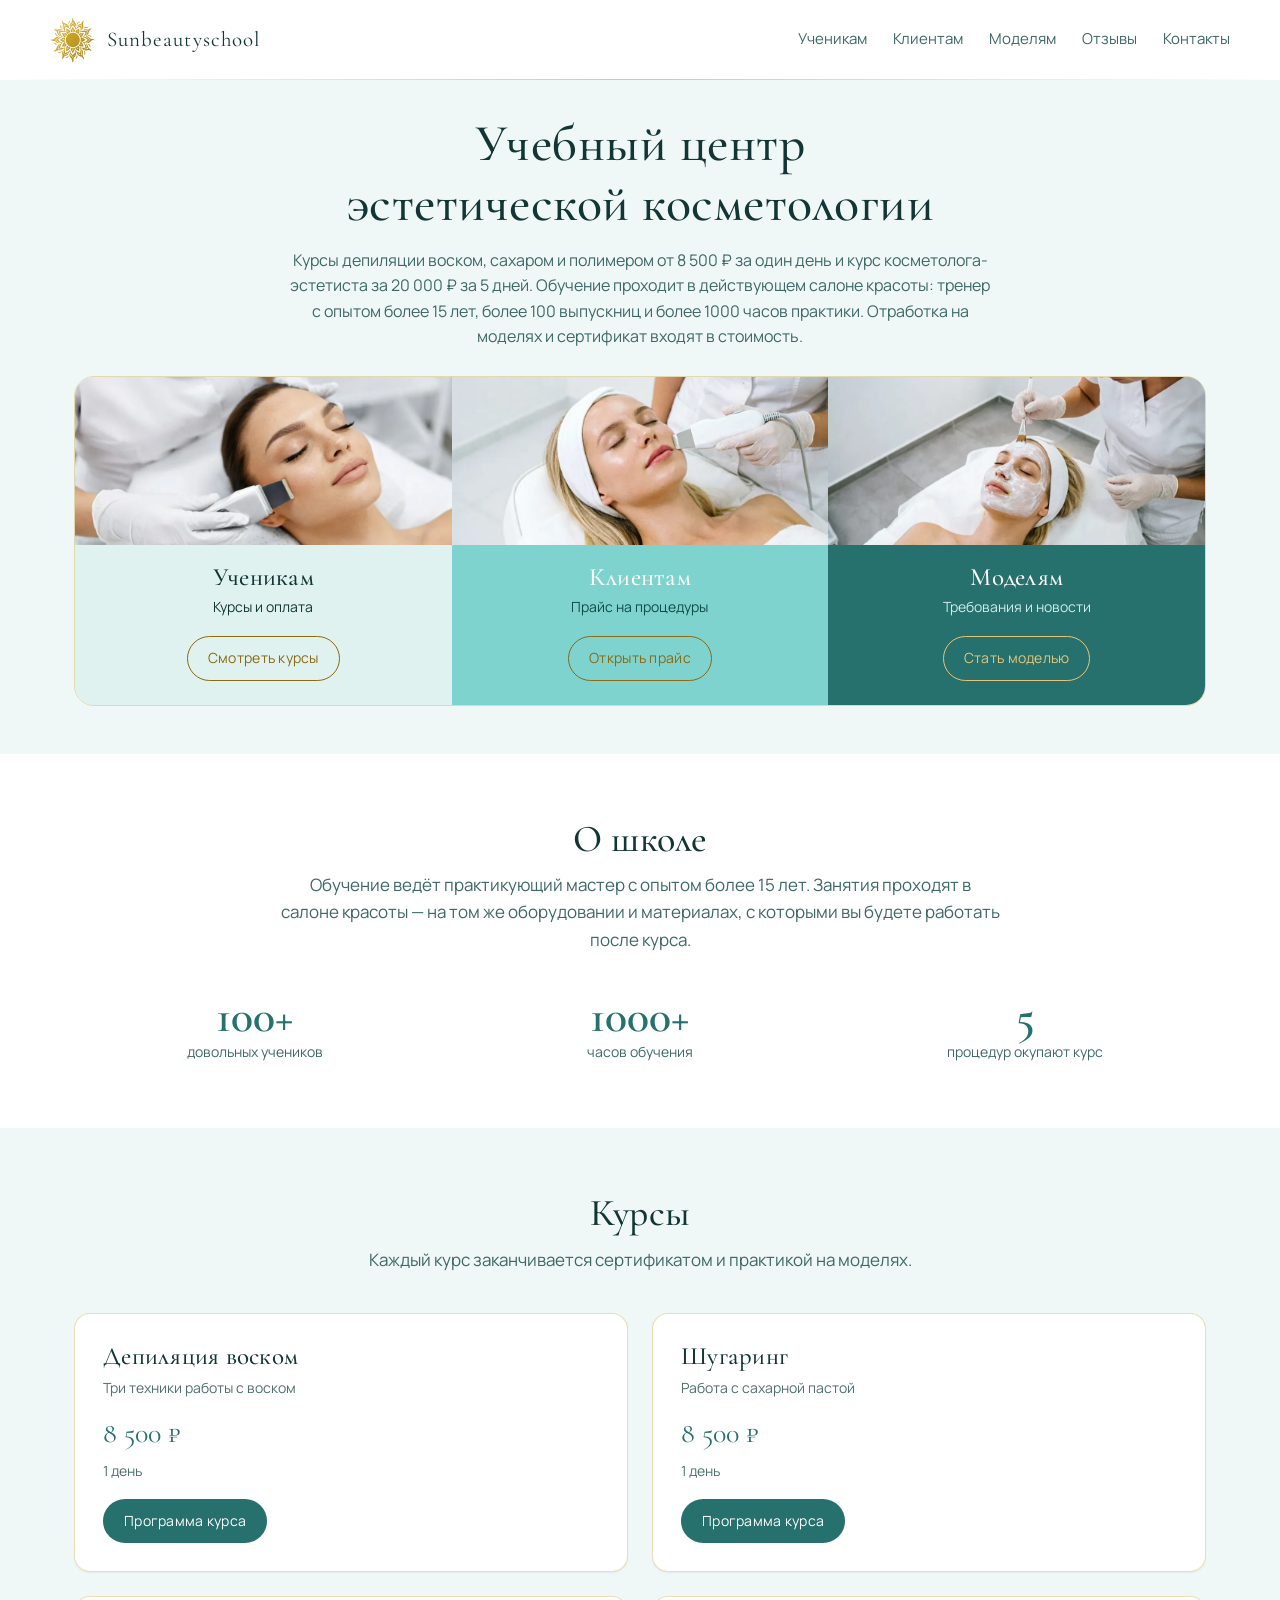
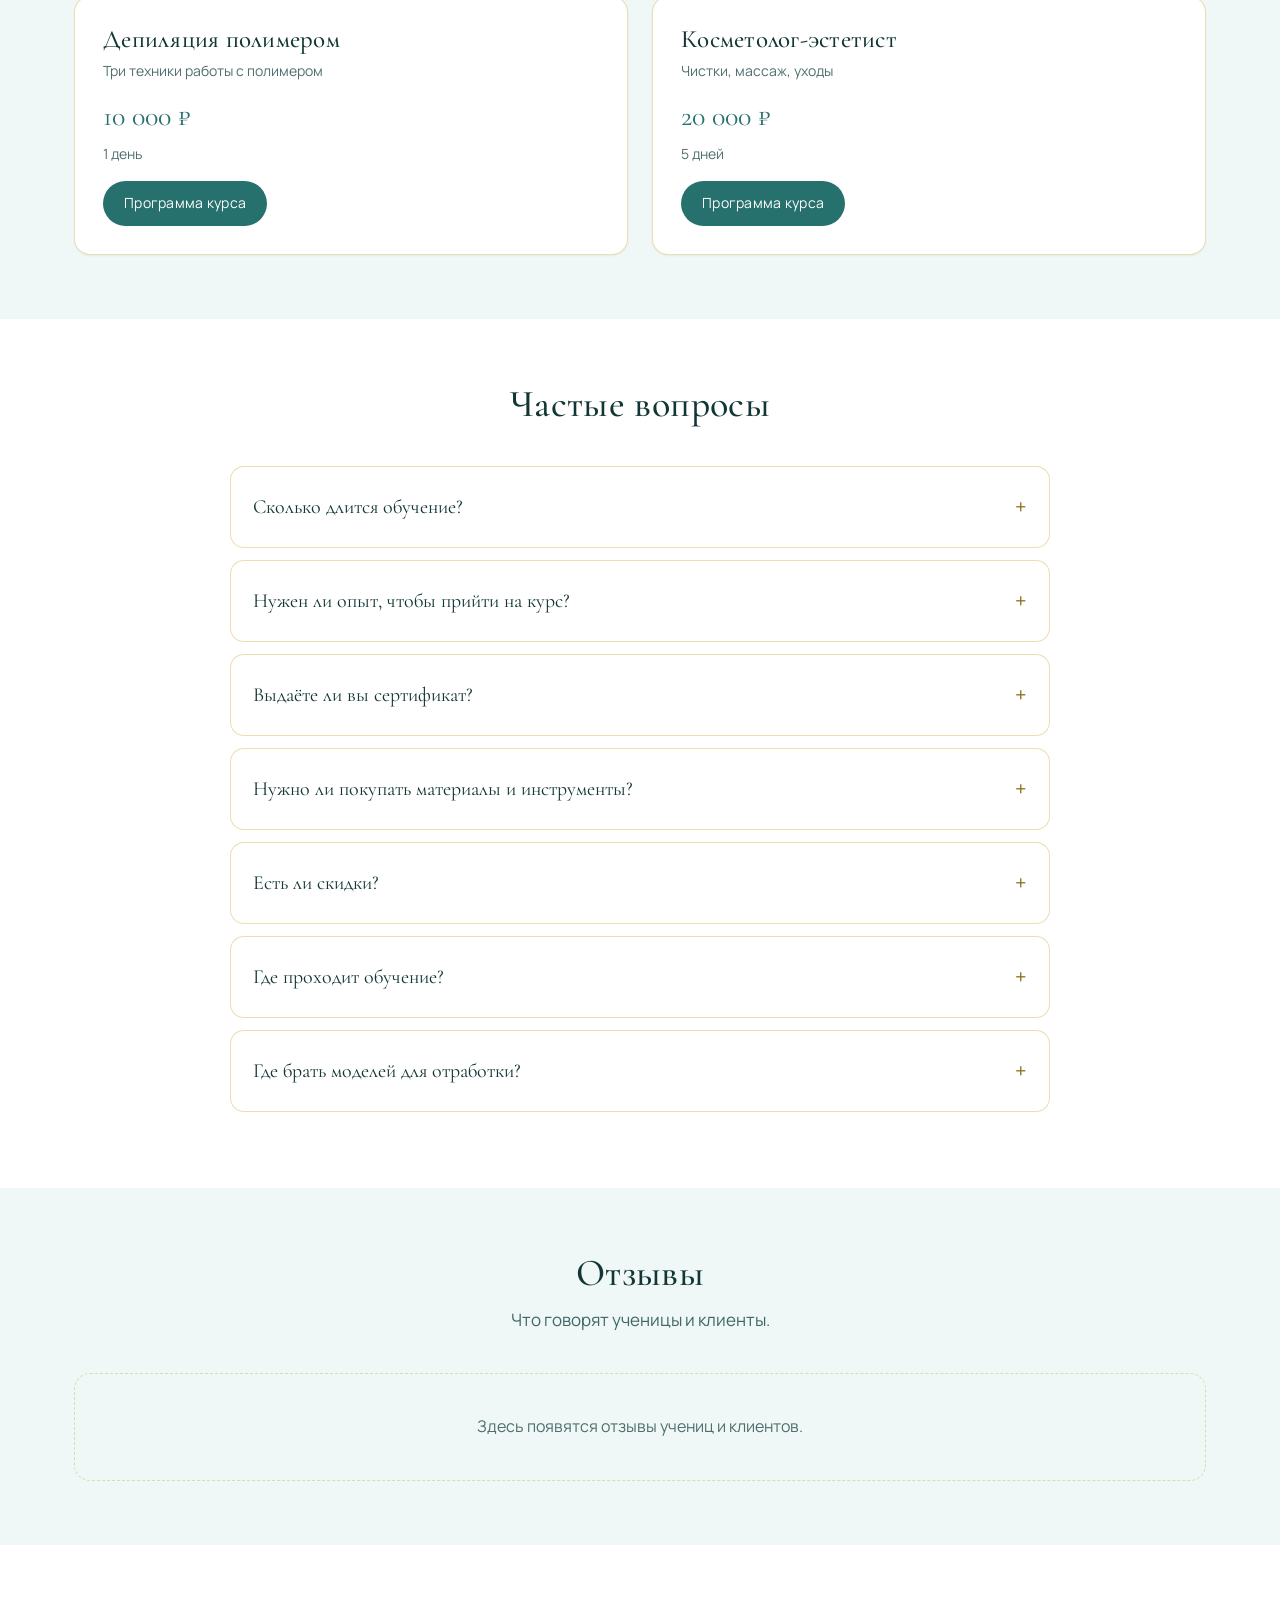
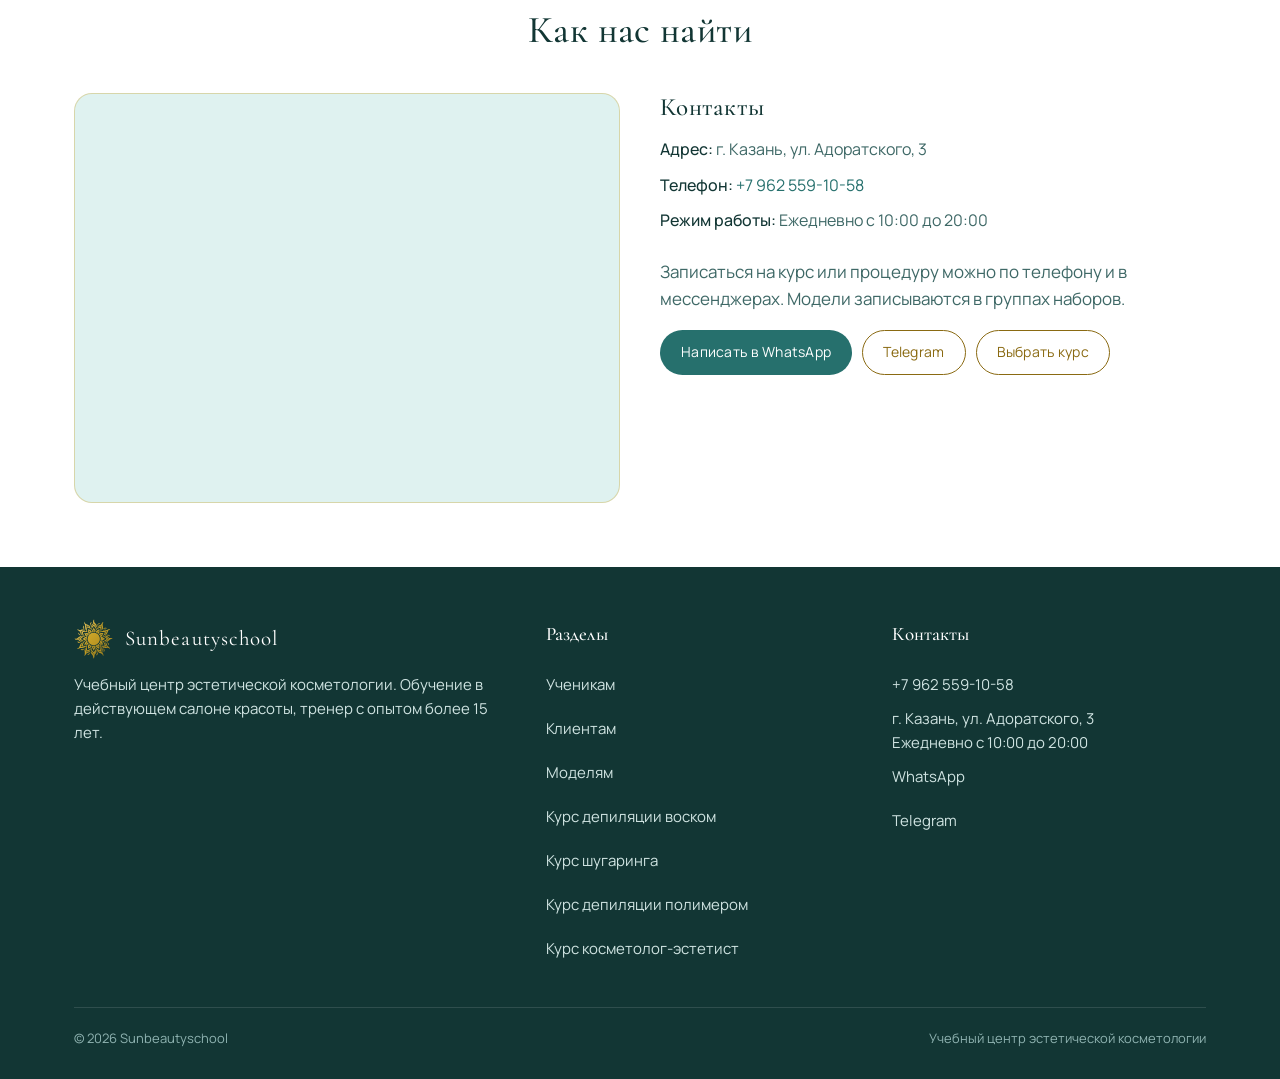
==== commit a326980b: "Логотип в векторе: SVG вместо растра Логотип оттрассирован из исходной картинки в настоящие кривые Б" ====
--- a/index.html
+++ b/index.html
@@ -26,7 +26,7 @@
 <header class="header">
   <div class="container header-inner">
     <a class="brand" href="index.html">
-      <picture><source srcset="assets/img/logo-mark.webp" type="image/webp"><img src="assets/img/logo-mark.png" alt="Sunbeautyschool" width="184" height="187" style="height:46px;width:auto"></picture>
+      <img src="assets/img/logo-mark.svg" alt="Sunbeautyschool" width="362" height="369" style="height:46px;width:auto">
       <span>Sunbeautyschool</span>
     </a>
     <button class="burger" aria-label="Открыть меню" aria-expanded="false"><span></span><span></span><span></span></button>
@@ -182,7 +182,7 @@
     <div class="footer-grid">
       <div>
         <div class="brand" style="margin-bottom:14px">
-          <picture><source srcset="assets/img/logo-mark.webp" type="image/webp"><img src="assets/img/logo-mark.png" alt="Sunbeautyschool" width="184" height="187" style="height:40px;width:auto" loading="lazy" decoding="async"></picture>
+          <img src="assets/img/logo-mark.svg" alt="Sunbeautyschool" width="362" height="369" style="height:40px;width:auto" loading="lazy" decoding="async">
           <span>Sunbeautyschool</span>
         </div>
         <p>Учебный центр эстетической косметологии. Обучение в действующем салоне красоты, тренер с опытом более 15 лет.</p>
--- a/assets/css/style.css
+++ b/assets/css/style.css
@@ -158,6 +158,14 @@
   .header-inner{position:relative}
   .section{padding:48px 0}
 }
+@media (max-width:760px){
+  /* прайс: длинные названия процедур не должны распирать таблицу */
+  .price-table{table-layout:fixed;width:100%}
+  .price-table th,.price-table td{padding:12px 14px;word-wrap:break-word}
+  .price-table th:last-child,.price-table td:last-child{width:34%;white-space:normal}
+  .price-table th{font-size:18px}
+  .price-table td{font-size:15px}
+}
 @media (max-width:560px){
   /* три двери остаются в ряд, как на компьютере: вся плитка — одна большая кнопка */
   .door .ph{height:96px}
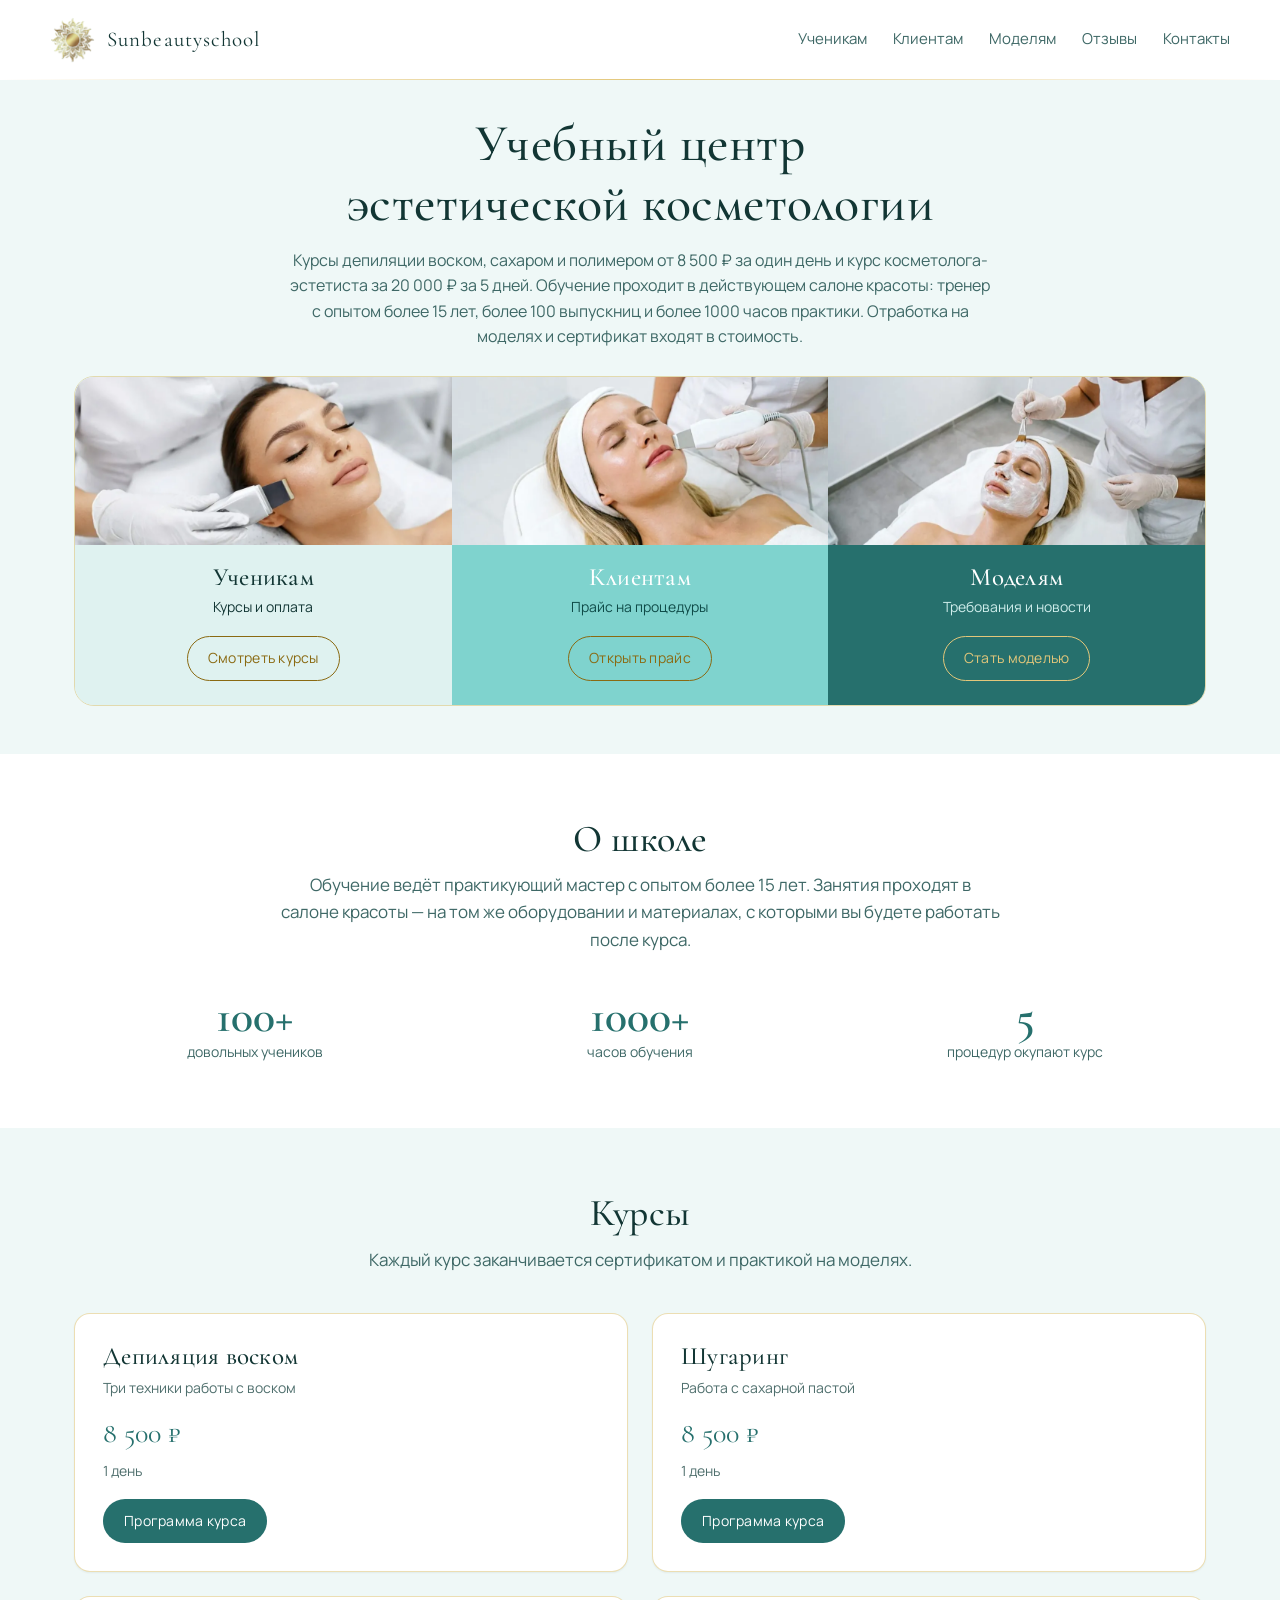
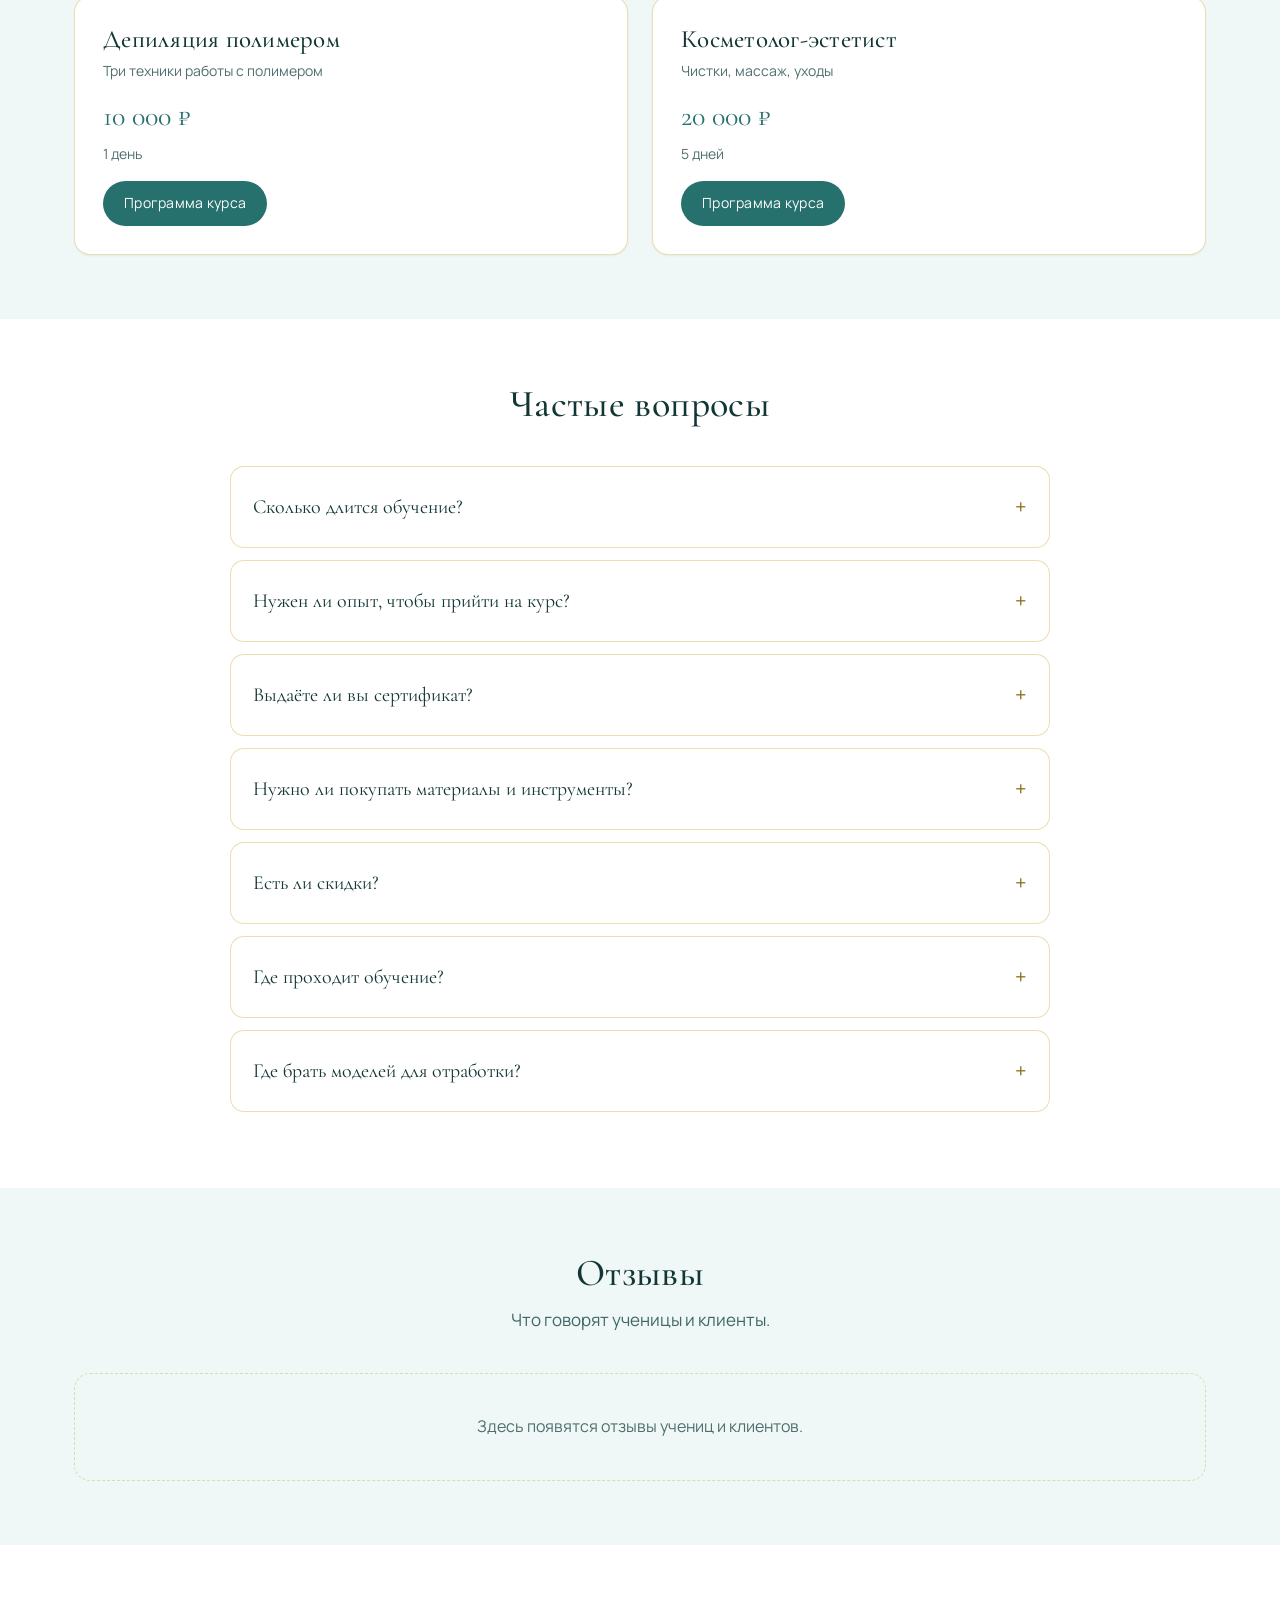
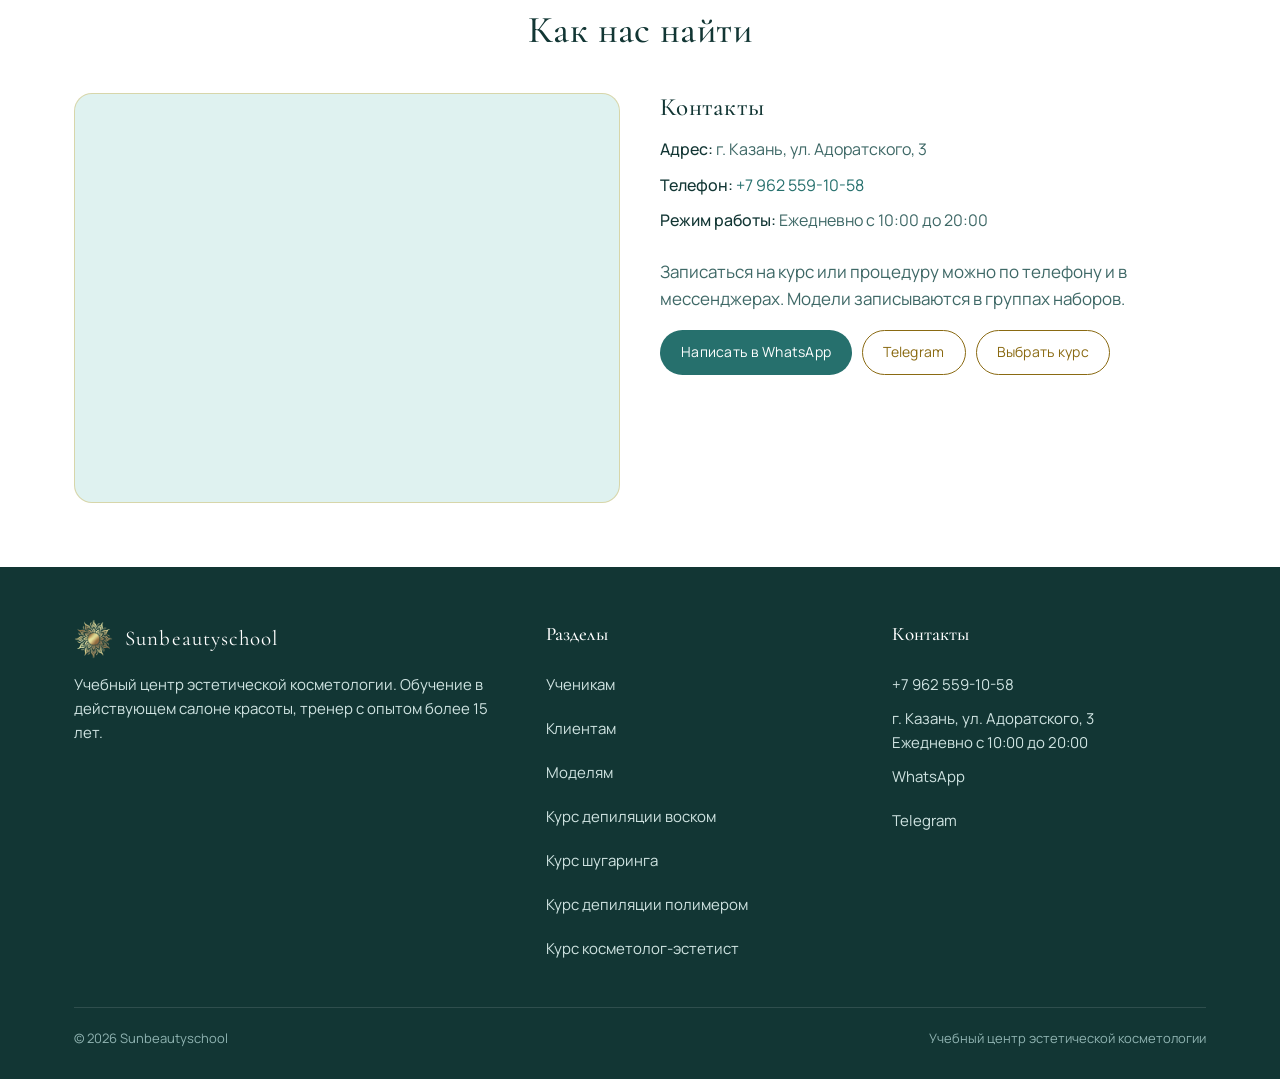
==== commit 7f3a59e1: "Фото курсов депиляции и прежний логотип в шапке Полимер — гранулы в воскоплаве, шугаринг — сахарная " ====
--- a/index.html
+++ b/index.html
@@ -26,7 +26,7 @@
 <header class="header">
   <div class="container header-inner">
     <a class="brand" href="index.html">
-      <img src="assets/img/logo-mark.svg" alt="Sunbeautyschool" width="362" height="369" style="height:46px;width:auto">
+      <picture><source srcset="assets/img/logo-mark.webp" type="image/webp"><img src="assets/img/logo-mark.png" alt="Sunbeautyschool" width="184" height="187" style="height:46px;width:auto"></picture>
       <span>Sunbeautyschool</span>
     </a>
     <button class="burger" aria-label="Открыть меню" aria-expanded="false"><span></span><span></span><span></span></button>
@@ -182,7 +182,7 @@
     <div class="footer-grid">
       <div>
         <div class="brand" style="margin-bottom:14px">
-          <img src="assets/img/logo-mark.svg" alt="Sunbeautyschool" width="362" height="369" style="height:40px;width:auto" loading="lazy" decoding="async">
+          <picture><source srcset="assets/img/logo-mark.webp" type="image/webp"><img src="assets/img/logo-mark.png" alt="Sunbeautyschool" width="184" height="187" style="height:40px;width:auto" loading="lazy" decoding="async"></picture>
           <span>Sunbeautyschool</span>
         </div>
         <p>Учебный центр эстетической косметологии. Обучение в действующем салоне красоты, тренер с опытом более 15 лет.</p>
